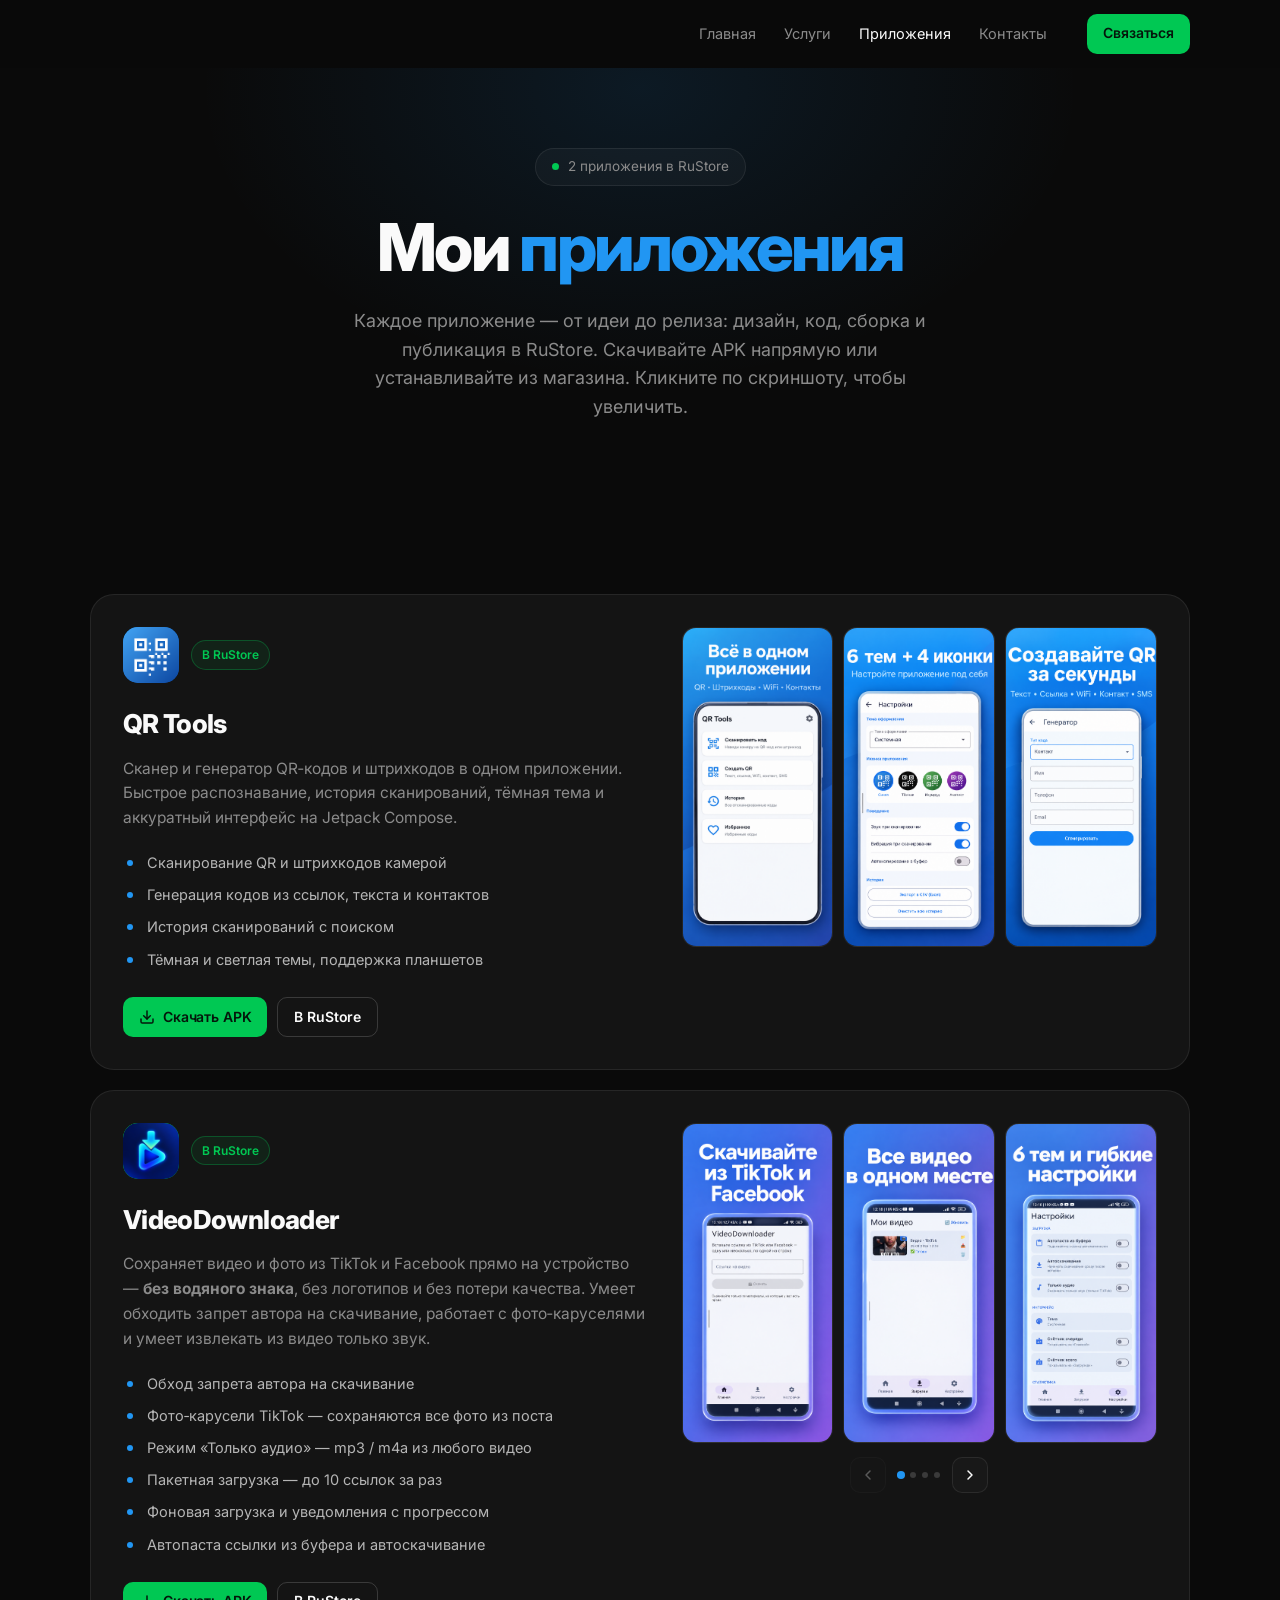
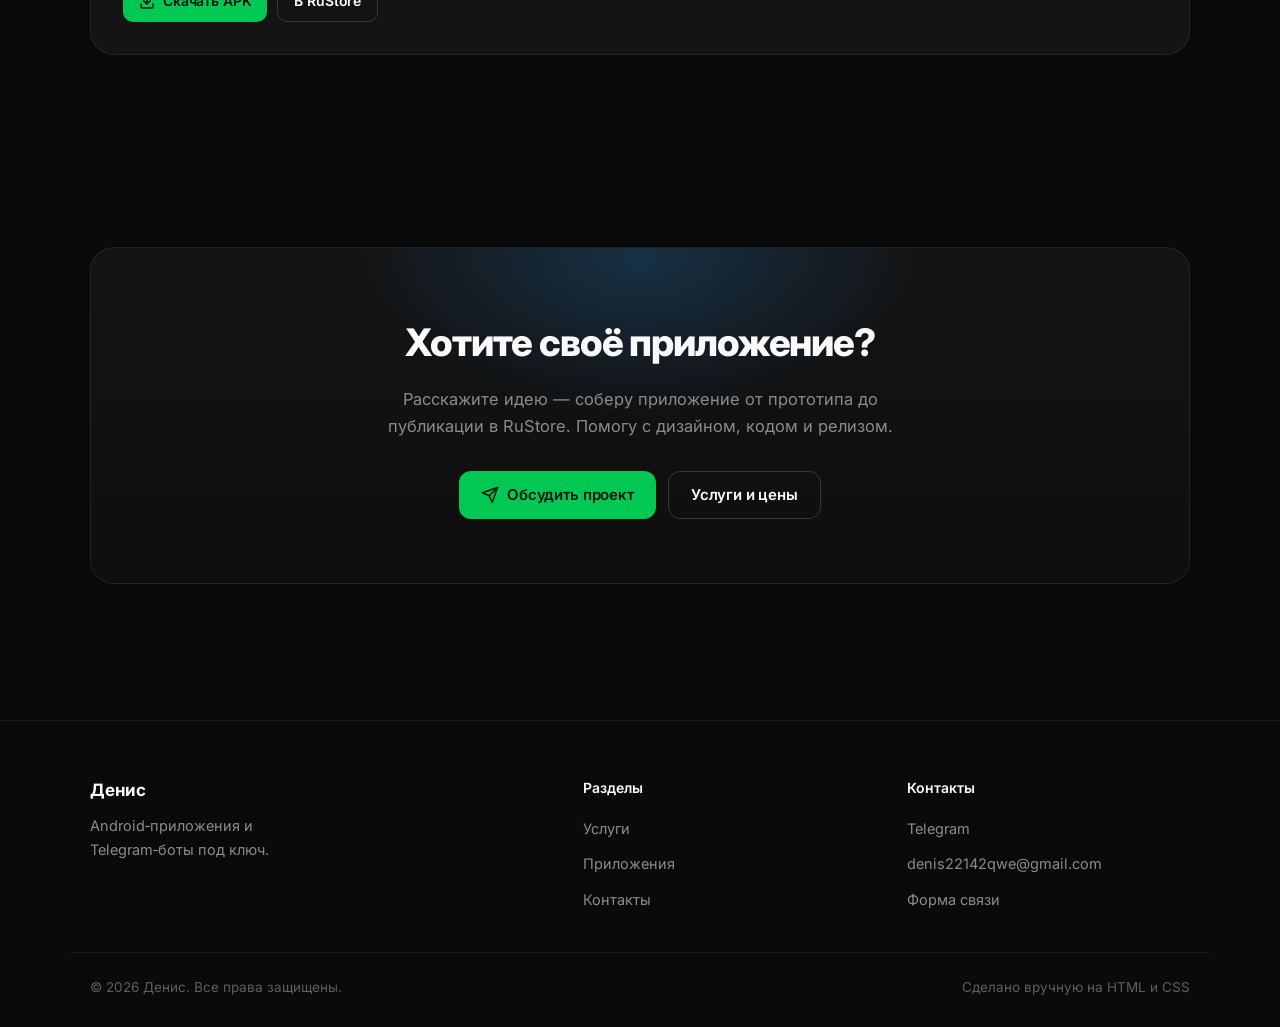
==== apps.html @ f5b1c67b "Add files via upload" ====
<!DOCTYPE html>
<html lang="ru">
<head>
<meta charset="UTF-8">
<meta name="viewport" content="width=device-width, initial-scale=1">
<meta name="theme-color" content="#0A0A0A">
<title>Приложения — Денис</title>
<meta name="description" content="Каталог Android-приложений: QR Tools, VideoDownloader и другие. Скачать APK бесплатно или установить из RuStore. Описание, скриншоты и возможности.">
<meta name="keywords" content="скачать apk, qr tools, video downloader, приложения rustore, android приложения">

<link rel="preconnect" href="https://fonts.googleapis.com">
<link rel="preconnect" href="https://fonts.gstatic.com" crossorigin>
<link href="https://fonts.googleapis.com/css2?family=Inter:wght@400;500;600;700;800&display=swap" rel="stylesheet">

<link rel="icon" href="data:image/svg+xml,<svg xmlns='http://www.w3.org/2000/svg' viewBox='0 0 100 100'><rect width='100' height='100' rx='24' fill='%232196F3'/><text x='50' y='70' font-size='58' font-family='Arial' font-weight='bold' fill='white' text-anchor='middle'>Д</text></svg>">

<link rel="stylesheet" href="assets/css/style.css">
</head>
<body>

<!-- ==================== ШАПКА ==================== -->
<header class="header" id="header">
  <div class="container header__inner">

    <nav class="nav" id="nav">
      <ul class="nav__list">
        <li><a class="nav__link" href="index.html">Главная</a></li>
        <li><a class="nav__link" href="services.html">Услуги</a></li>
        <li><a class="nav__link is-active" href="apps.html">Приложения</a></li>
        <li><a class="nav__link" href="contacts.html">Контакты</a></li>
      </ul>
      <button class="btn btn--primary btn--sm nav__cta js-contact">Связаться</button>
    </nav>

    <button class="burger" id="burger" aria-label="Открыть меню" aria-expanded="false" aria-controls="nav">
      <span></span><span></span><span></span>
    </button>

  </div>
</header>

<main>

  <!-- ==================== HERO ==================== -->
  <section class="hero hero--page">
    <div class="container hero__inner">

      <div class="hero__badge reveal">
        <span class="dot"></span>
        2 приложения в RuStore
      </div>

      <h1 class="hero__title reveal" style="transition-delay:.06s">
        Мои <span class="text-accent">приложения</span>
      </h1>

      <p class="hero__subtitle reveal" style="transition-delay:.12s">
        Каждое приложение — от идеи до релиза: дизайн, код, сборка и публикация в RuStore.
        Скачивайте APK напрямую или устанавливайте из магазина. Кликните по скриншоту, чтобы увеличить.
      </p>

    </div>
  </section>

  <!-- ==================== КАТАЛОГ ==================== -->
  <section class="section">
    <div class="container">

      <div class="app-showcase">

        <!-- ============ QR TOOLS ============ -->
        <article class="showcase-item reveal" id="qr-tools">

          <div class="showcase-item__info">
            <div class="showcase-item__head">
              <div class="app-icon app-icon--qr">
                <img src="assets/img/apps/qr-tools/0.png" alt="QR Tools">
              </div>
              <span class="badge badge--green">В RuStore</span>
            </div>

            <h2 class="showcase-item__title">QR Tools</h2>

            <p class="showcase-item__text">
              Сканер и генератор QR‑кодов и штрихкодов в одном приложении.
              Быстрое распознавание, история сканирований, тёмная тема
              и аккуратный интерфейс на Jetpack Compose.
            </p>

            <ul class="feature-list">
              <li>Сканирование QR и штрихкодов камерой</li>
              <li>Генерация кодов из ссылок, текста и контактов</li>
              <li>История сканирований с поиском</li>
              <li>Тёмная и светлая темы, поддержка планшетов</li>
            </ul>

            <div class="showcase-item__actions">
              <a href="apk/QRTools.apk" class="btn btn--primary btn--sm" download>
                <svg width="16" height="16" viewBox="0 0 24 24" fill="none" stroke="currentColor" stroke-width="2.2" stroke-linecap="round" stroke-linejoin="round"><path d="M21 15v4a2 2 0 0 1-2 2H5a2 2 0 0 1-2-2v-4"/><path d="M7 10l5 5 5-5"/><path d="M12 15V3"/></svg>
                Скачать APK
              </a>
              <!-- TODO: подставь ссылку на RuStore -->
              <a href="#" target="_blank" rel="noopener" class="btn btn--ghost btn--sm">
                В RuStore
              </a>
            </div>
          </div>

          <div class="shots" data-shots>
            <div class="shots__viewport" data-shots-viewport>
              <button class="shot" type="button" data-lightbox="assets/img/apps/qr-tools/1.png" aria-label="Увеличить скриншот 1">
                <img src="assets/img/apps/qr-tools/1.png" alt="QR Tools — экран 1">
              </button>
              <button class="shot" type="button" data-lightbox="assets/img/apps/qr-tools/2.png" aria-label="Увеличить скриншот 2">
                <img src="assets/img/apps/qr-tools/2.png" alt="QR Tools — экран 2">
              </button>
              <button class="shot" type="button" data-lightbox="assets/img/apps/qr-tools/3.png" aria-label="Увеличить скриншот 3">
                <img src="assets/img/apps/qr-tools/3.png" alt="QR Tools — экран 3">
              </button>
            </div>
            <div class="shots__nav">
              <button class="shots__arrow" type="button" data-shots-prev aria-label="Предыдущий скриншот">
                <svg viewBox="0 0 24 24" fill="none" stroke="currentColor" stroke-width="2.2" stroke-linecap="round" stroke-linejoin="round"><path d="m15 18-6-6 6-6"/></svg>
              </button>
              <div class="shots__dots" data-shots-dots></div>
              <button class="shots__arrow" type="button" data-shots-next aria-label="Следующий скриншот">
                <svg viewBox="0 0 24 24" fill="none" stroke="currentColor" stroke-width="2.2" stroke-linecap="round" stroke-linejoin="round"><path d="m9 18 6-6-6-6"/></svg>
              </button>
            </div>
          </div>

        </article>

        <!-- ============ VIDEO DOWNLOADER ============ -->
        <article class="showcase-item reveal" id="video-downloader" style="transition-delay:.08s">

          <div class="showcase-item__info">
            <div class="showcase-item__head">
              <div class="app-icon app-icon--vd">
                <img src="assets/img/apps/video-downloader/0.png" alt="VideoDownloader">
              </div>
              <span class="badge badge--green">В RuStore</span>
            </div>

            <h2 class="showcase-item__title">VideoDownloader</h2>

            <p class="showcase-item__text">
              Сохраняет видео и фото из TikTok и Facebook прямо на устройство — <strong>без водяного знака</strong>,
              без логотипов и без потери качества. Умеет обходить запрет автора на скачивание,
              работает с фото‑каруселями и умеет извлекать из видео только звук.
            </p>

            <ul class="feature-list">
              <li>Обход запрета автора на скачивание</li>
              <li>Фото‑карусели TikTok — сохраняются все фото из поста</li>
              <li>Режим «Только аудио» — mp3 / m4a из любого видео</li>
              <li>Пакетная загрузка — до 10 ссылок за раз</li>
              <li>Фоновая загрузка и уведомления с прогрессом</li>
              <li>Автопаста ссылки из буфера и автоскачивание</li>
            </ul>

            <div class="showcase-item__actions">
              <a href="apk/VideoDownloader.apk" class="btn btn--primary btn--sm" download>
                <svg width="16" height="16" viewBox="0 0 24 24" fill="none" stroke="currentColor" stroke-width="2.2" stroke-linecap="round" stroke-linejoin="round"><path d="M21 15v4a2 2 0 0 1-2 2H5a2 2 0 0 1-2-2v-4"/><path d="M7 10l5 5 5-5"/><path d="M12 15V3"/></svg>
                Скачать APK
              </a>
              <!-- TODO: подставь ссылку на RuStore -->
              <a href="#" target="_blank" rel="noopener" class="btn btn--ghost btn--sm">
                В RuStore
              </a>
            </div>
          </div>

          <div class="shots" data-shots>
            <div class="shots__viewport" data-shots-viewport>
              <button class="shot" type="button" data-lightbox="assets/img/apps/video-downloader/1.png" aria-label="Увеличить скриншот 1">
                <img src="assets/img/apps/video-downloader/1.png" alt="VideoDownloader — экран 1">
              </button>
              <button class="shot" type="button" data-lightbox="assets/img/apps/video-downloader/2.png" aria-label="Увеличить скриншот 2">
                <img src="assets/img/apps/video-downloader/2.png" alt="VideoDownloader — экран 2">
              </button>
              <button class="shot" type="button" data-lightbox="assets/img/apps/video-downloader/3.png" aria-label="Увеличить скриншот 3">
                <img src="assets/img/apps/video-downloader/3.png" alt="VideoDownloader — экран 3">
              </button>
              <button class="shot" type="button" data-lightbox="assets/img/apps/video-downloader/4.png" aria-label="Увеличить скриншот 4">
                <img src="assets/img/apps/video-downloader/4.png" alt="VideoDownloader — экран 4">
              </button>
            </div>
            <div class="shots__nav">
              <button class="shots__arrow" type="button" data-shots-prev aria-label="Предыдущий скриншот">
                <svg viewBox="0 0 24 24" fill="none" stroke="currentColor" stroke-width="2.2" stroke-linecap="round" stroke-linejoin="round"><path d="m15 18-6-6 6-6"/></svg>
              </button>
              <div class="shots__dots" data-shots-dots></div>
              <button class="shots__arrow" type="button" data-shots-next aria-label="Следующий скриншот">
                <svg viewBox="0 0 24 24" fill="none" stroke="currentColor" stroke-width="2.2" stroke-linecap="round" stroke-linejoin="round"><path d="m9 18 6-6-6-6"/></svg>
              </button>
            </div>
          </div>

        </article>

      </div>

    </div>
  </section>

  <!-- ==================== CTA ==================== -->
  <section class="section">
    <div class="container">
      <div class="cta reveal">
        <div class="cta__glow"></div>
        <h2 class="cta__title">Хотите своё приложение?</h2>
        <p class="cta__text">
          Расскажите идею — соберу приложение от прототипа до публикации в RuStore.
          Помогу с дизайном, кодом и релизом.
        </p>
        <div class="cta__actions">
          <button class="btn btn--primary js-contact">
            <svg width="18" height="18" viewBox="0 0 24 24" fill="none" stroke="currentColor" stroke-width="2" stroke-linecap="round" stroke-linejoin="round"><path d="M22 2 11 13"/><path d="M22 2 15 22l-4-9-9-4 20-7z"/></svg>
            Обсудить проект
          </button>
          <a href="services.html" class="btn btn--ghost">Услуги и цены</a>
        </div>
      </div>
    </div>
  </section>

</main>

<!-- ==================== ПОДВАЛ ==================== -->
<footer class="footer">
  <div class="container footer__inner">

    <div class="footer__col">
      <div class="footer__brand">Денис</div>
      <p class="footer__desc">Android‑приложения и Telegram‑боты под ключ.</p>
    </div>

    <div class="footer__col">
      <h4 class="footer__title">Разделы</h4>
      <ul class="footer__list">
        <li><a href="services.html">Услуги</a></li>
        <li><a href="apps.html">Приложения</a></li>
        <li><a href="contacts.html">Контакты</a></li>
      </ul>
    </div>

    <div class="footer__col">
      <h4 class="footer__title">Контакты</h4>
      <ul class="footer__list">
        <li><a href="https://t.me/Lucifer_Denicca_22142" target="_blank" rel="noopener">Telegram</a></li>
        <li><a href="mailto:denis22142qwe@gmail.com">denis22142qwe@gmail.com</a></li>
        <li><a href="contacts.html">Форма связи</a></li>
      </ul>
    </div>

  </div>

  <div class="container footer__bottom">
    <span>© <span id="year">2025</span> Денис. Все права защищены.</span>
    <span class="footer__made">Сделано вручную на HTML и CSS</span>
  </div>
</footer>

<!-- ==================== МОДАЛКА КОНТАКТОВ ==================== -->
<div class="modal" id="contactModal" aria-hidden="true">
  <div class="modal__overlay" data-close></div>
  <div class="modal__panel" role="dialog" aria-modal="true" aria-labelledby="contactModalTitle">
    <button class="modal__close" data-close aria-label="Закрыть">
      <svg width="18" height="18" viewBox="0 0 24 24" fill="none" stroke="currentColor" stroke-width="2" stroke-linecap="round" stroke-linejoin="round"><path d="M18 6 6 18"/><path d="m6 6 12 12"/></svg>
    </button>

    <h3 class="modal__title" id="contactModalTitle">Связаться со мной</h3>
    <p class="modal__text">Выберите удобный способ — отвечу в течение дня.</p>

    <div class="contact-grid">

      <a href="https://t.me/Lucifer_Denicca_22142" target="_blank" rel="noopener" class="contact-item">
        <div class="contact-item__icon contact-item__icon--tg">
          <svg viewBox="0 0 24 24" fill="currentColor"><path d="M9.78 18.65l.28-4.23 7.68-6.92c.34-.31-.07-.46-.52-.19L7.74 13.3 3.64 12c-.88-.25-.89-.86.2-1.3l15.97-6.16c.73-.33 1.43.18 1.15 1.3l-2.72 12.81c-.19.91-.74 1.13-1.5.71L12.6 16.3l-1.99 1.93c-.23.23-.42.42-.83.42z"/></svg>
        </div>
        <div>
          <div class="contact-item__name">Telegram</div>
          <div class="contact-item__value">@Lucifer_Denicca_22142</div>
        </div>
      </a>

      <a href="mailto:denis22142qwe@gmail.com" class="contact-item">
        <div class="contact-item__icon contact-item__icon--email">
          <svg viewBox="0 0 24 24" fill="none" stroke="currentColor" stroke-width="2" stroke-linecap="round" stroke-linejoin="round"><rect x="2" y="4" width="20" height="16" rx="2"/><path d="m22 7-10 7L2 7"/></svg>
        </div>
        <div>
          <div class="contact-item__name">Email</div>
          <div class="contact-item__value">denis22142qwe@gmail.com</div>
        </div>
      </a>

      <a href="https://vk.ru/lucifer_22142" target="_blank" rel="noopener" class="contact-item">
        <div class="contact-item__icon contact-item__icon--vk">VK</div>
        <div>
          <div class="contact-item__name">ВКонтакте</div>
          <div class="contact-item__value">vk.ru/lucifer_22142</div>
        </div>
      </a>

      <a href="viber://chat?number=%2B375295817109" class="contact-item">
        <div class="contact-item__icon contact-item__icon--viber">
          <svg viewBox="0 0 24 24" fill="currentColor"><path d="M12 1C6.5 1 2 5.1 2 10.2c0 2.9 1.5 5.5 3.9 7.2v3.3c0 .7.8 1.1 1.4.7l3.4-2.3c.4.1.9.1 1.3.1 5.5 0 10-4.1 10-9.2S17.5 1 12 1zm3.6 12.6c-.3.8-1.6 1.5-2.2 1.6-.6.1-1.3.2-4-1-2.7-1.2-4.4-4-4.6-4.2-.1-.2-1-1.3-1-2.5s.6-1.8.9-2c.3-.3.6-.3.8-.3h.6c.2 0 .4 0 .6.5l.8 2c.1.2.1.4 0 .5l-.3.5-.4.5c-.1.1-.3.3-.1.6.2.3.8 1.3 1.7 2.1 1.1 1 2.1 1.3 2.4 1.5.3.1.5.1.7-.1l.9-1c.2-.3.5-.2.7-.1l2 .9c.3.1.5.2.6.3.1.1.1.5-.1 1.3z"/></svg>
        </div>
        <div>
          <div class="contact-item__name">Viber</div>
          <div class="contact-item__value">+375 29 581‑71‑09</div>
        </div>
      </a>

    </div>
  </div>
</div>

<!-- ==================== ЛАЙТБОКС ==================== -->
<div class="lightbox" id="lightbox" aria-hidden="true" role="dialog" aria-label="Просмотр скриншота">
  <button class="lightbox__close" type="button" data-lightbox-close aria-label="Закрыть">
    <svg width="20" height="20" viewBox="0 0 24 24" fill="none" stroke="currentColor" stroke-width="2" stroke-linecap="round" stroke-linejoin="round"><path d="M18 6 6 18"/><path d="m6 6 12 12"/></svg>
  </button>
  <img class="lightbox__img" src="" alt="">
</div>

<script src="assets/js/main.js"></script>
</body>
</html>
---- assets/css/style.css ----
/* ============================================================
   RESET
   ============================================================ */
*,*::before,*::after{box-sizing:border-box;margin:0;padding:0}

:root{
  --bg:#0A0A0A;
  --bg-soft:#0E0E0E;
  --card:#141414;
  --card-hover:#1A1A1A;
  --border:rgba(255,255,255,.08);
  --border-strong:rgba(255,255,255,.16);
  --text:#FAFAFA;
  --muted:#8B8B8B;
  --accent:#2196F3;
  --green:#00C853;
  --r-sm:12px;
  --r:16px;
  --r-lg:24px;
  --container:1140px;
  --ease:cubic-bezier(.22,.61,.36,1);
}

html{scroll-behavior:smooth;-webkit-text-size-adjust:100%}

body{
  font-family:'Inter',-apple-system,BlinkMacSystemFont,'Segoe UI',Roboto,sans-serif;
  background:var(--bg);
  color:var(--text);
  line-height:1.6;
  font-size:16px;
  -webkit-font-smoothing:antialiased;
  -moz-osx-font-smoothing:grayscale;
  overflow-x:hidden;
}

img,svg{display:block;max-width:100%}
a{color:inherit;text-decoration:none}
ul{list-style:none}
button{font:inherit;background:none;border:none;color:inherit;cursor:pointer}

::selection{background:var(--accent);color:#fff}

::-webkit-scrollbar{width:10px}
::-webkit-scrollbar-track{background:var(--bg)}
::-webkit-scrollbar-thumb{background:#262626;border-radius:10px}
::-webkit-scrollbar-thumb:hover{background:#333}

/* ============================================================
   LAYOUT
   ============================================================ */
.container{
  width:100%;
  max-width:var(--container);
  margin:0 auto;
  padding:0 20px;
}

.section{padding:96px 0}
.section--soft{background:var(--bg-soft)}

.section-head{max-width:640px;margin-bottom:48px}
.section-head--row{
  max-width:none;
  display:flex;align-items:flex-end;justify-content:space-between;
  gap:24px;flex-wrap:wrap;
}

.eyebrow{
  display:inline-block;
  font-size:13px;font-weight:600;
  letter-spacing:.08em;text-transform:uppercase;
  color:var(--accent);
  margin-bottom:14px;
}

.section-title{
  font-size:clamp(28px,4vw,42px);
  font-weight:800;
  letter-spacing:-.03em;
  line-height:1.15;
  margin-bottom:14px;
}

.section-sub{
  color:var(--muted);
  font-size:17px;
  max-width:560px;
}

.text-accent{color:var(--accent)}

.link-arrow{
  font-size:15px;font-weight:600;
  color:var(--text);
  padding-bottom:6px;
  border-bottom:1px solid var(--border-strong);
  transition:color .2s var(--ease),border-color .2s var(--ease);
}
.link-arrow:hover{color:var(--accent);border-color:var(--accent)}

/* ============================================================
   КНОПКИ
   ============================================================ */
.btn{
  display:inline-flex;align-items:center;justify-content:center;gap:8px;
  min-height:48px;padding:0 22px;
  border-radius:var(--r-sm);
  font-size:15px;font-weight:600;
  letter-spacing:-.01em;
  cursor:pointer;
  white-space:nowrap;
  transition:transform .2s var(--ease),background .2s var(--ease),
             box-shadow .3s var(--ease),border-color .2s var(--ease);
}
.btn:active{transform:scale(.97)}

.btn--primary{background:var(--green);color:#04160B}
.btn--primary:hover{
  background:#00E05E;
  box-shadow:0 10px 34px -10px rgba(0,200,83,.7);
}

.btn--light{background:#FAFAFA;color:#0A0A0A}
.btn--light:hover{
  background:#fff;
  box-shadow:0 10px 34px -12px rgba(255,255,255,.4);
}

.btn--ghost{
  background:transparent;color:var(--text);
  border:1px solid var(--border-strong);
}
.btn--ghost:hover{
  background:rgba(255,255,255,.06);
  border-color:rgba(255,255,255,.3);
}

.btn--sm{min-height:40px;padding:0 16px;font-size:14px;border-radius:10px}

/* ============================================================
   ШАПКА
   ============================================================ */
.header{
  position:sticky;top:0;z-index:100;
  height:68px;
  background:rgba(10,10,10,.72);
  backdrop-filter:blur(14px);
  -webkit-backdrop-filter:blur(14px);
  border-bottom:1px solid transparent;
  transition:border-color .3s var(--ease),background .3s var(--ease);
}
.header.is-scrolled{border-bottom-color:var(--border)}

.header__inner{
  height:100%;
  display:flex;align-items:center;justify-content:flex-end;gap:24px;
}

.nav{display:flex;align-items:center;gap:28px}
.nav__list{display:flex;align-items:center;gap:4px}

.nav__link{
  display:inline-block;
  padding:8px 12px;border-radius:8px;
  font-size:14.5px;color:var(--muted);
  transition:color .2s var(--ease),background .2s var(--ease);
}
.nav__link:hover{color:var(--text);background:rgba(255,255,255,.05)}
.nav__link.is-active{color:var(--text)}

/* Бургер */
.burger{
  display:none;
  width:44px;height:44px;
  border-radius:10px;
  position:relative;
  flex-shrink:0;
}
.burger span{
  position:absolute;left:12px;right:12px;height:2px;
  background:var(--text);border-radius:2px;
  transition:transform .3s var(--ease),opacity .2s var(--ease);
}
.burger span:nth-child(1){top:16px}
.burger span:nth-child(2){top:21px}
.burger span:nth-child(3){top:26px}
.burger.is-open span:nth-child(1){transform:translateY(5px) rotate(45deg)}
.burger.is-open span:nth-child(2){opacity:0}
.burger.is-open span:nth-child(3){transform:translateY(-5px) rotate(-45deg)}

/* ============================================================
   HERO
   ============================================================ */
.hero{
  position:relative;
  padding:110px 0 96px;
  overflow:hidden;
}
.hero::before{
  content:'';
  position:absolute;top:-300px;left:50%;
  transform:translateX(-50%);
  width:960px;height:640px;
  background:radial-gradient(ellipse at center,rgba(33,150,243,.16),transparent 65%);
  pointer-events:none;
}
.hero__inner{position:relative;text-align:center}

.hero--page{padding:80px 0 40px}
.hero--page::before{opacity:.7}

.hero__badge{
  display:inline-flex;align-items:center;gap:9px;
  padding:7px 16px;margin-bottom:26px;
  border:1px solid var(--border);
  border-radius:100px;
  background:rgba(255,255,255,.03);
  font-size:13.5px;color:var(--muted);
}
.hero__badge .dot{
  width:7px;height:7px;border-radius:50%;
  background:var(--green);
  box-shadow:0 0 0 0 rgba(0,200,83,.6);
  animation:pulse 2.2s infinite;
}
@keyframes pulse{
  0%{box-shadow:0 0 0 0 rgba(0,200,83,.55)}
  70%{box-shadow:0 0 0 9px rgba(0,200,83,0)}
  100%{box-shadow:0 0 0 0 rgba(0,200,83,0)}
}

.hero__title{
  font-size:clamp(34px,6.2vw,66px);
  font-weight:800;
  letter-spacing:-.04em;
  line-height:1.08;
  margin-bottom:24px;
}

.hero__subtitle{
  max-width:600px;
  margin:0 auto 36px;
  font-size:clamp(16px,1.6vw,18px);
  color:var(--muted);
}

.hero__actions{
  display:flex;justify-content:center;gap:12px;flex-wrap:wrap;
  margin-bottom:64px;
}

.hero__stats{
  display:flex;justify-content:center;gap:20px;flex-wrap:wrap;
}
.stat{
  min-width:170px;
  padding:20px 26px;
  border:1px solid var(--border);
  border-radius:var(--r);
  background:rgba(255,255,255,.02);
}
.stat__value{
  font-size:20px;font-weight:700;
  letter-spacing:-.02em;
  margin-bottom:4px;
}
.stat__label{font-size:13.5px;color:var(--muted)}

/* ============================================================
   BENTO / КАРТОЧКИ УСЛУГ
   ============================================================ */
.bento{
  display:grid;
  grid-template-columns:repeat(2,1fr);
  gap:16px;
}

.card{
  position:relative;
  padding:30px;
  border:1px solid var(--border);
  border-radius:var(--r-lg);
  background:var(--card);
  overflow:hidden;
  transition:border-color .3s var(--ease),background .3s var(--ease),transform .3s var(--ease);
}
.card::after{
  content:'';
  position:absolute;inset:0;
  background:radial-gradient(420px circle at var(--mx,50%) var(--my,0%),rgba(33,150,243,.1),transparent 45%);
  opacity:0;transition:opacity .35s var(--ease);
  pointer-events:none;
}
.card:hover{
  border-color:var(--border-strong);
  background:var(--card-hover);
  transform:translateY(-3px);
}
.card:hover::after{opacity:1}

.card__icon{
  width:44px;height:44px;
  border-radius:12px;
  display:grid;place-items:center;
  background:rgba(33,150,243,.12);
  color:var(--accent);
  margin-bottom:20px;
}
.card__icon svg{width:22px;height:22px}

.card__title{
  font-size:20px;font-weight:700;
  letter-spacing:-.02em;
  margin-bottom:10px;
}
.card__text{
  color:var(--muted);
  font-size:15px;
  margin-bottom:18px;
}
.card__link{
  font-size:14.5px;font-weight:600;
  color:var(--accent);
}

/* ============================================================
   СЕТКА ПРИЛОЖЕНИЙ (главная)
   ============================================================ */
.grid{display:grid;gap:16px}
.grid--3{grid-template-columns:repeat(3,1fr)}

.app-card{
  display:flex;flex-direction:column;
  padding:24px;
  border:1px solid var(--border);
  border-radius:var(--r-lg);
  background:var(--card);
  text-align:left;
  transition:border-color .3s var(--ease),background .3s var(--ease),transform .3s var(--ease);
}
.app-card:hover{
  border-color:var(--border-strong);
  background:var(--card-hover);
  transform:translateY(-4px);
}

.app-card__head{
  display:flex;align-items:flex-start;justify-content:space-between;
  gap:12px;margin-bottom:18px;
}

.app-card__title{
  font-size:18px;font-weight:700;
  letter-spacing:-.02em;
  margin-bottom:8px;
}
.app-card__text{
  color:var(--muted);font-size:14.5px;
  flex:1;margin-bottom:20px;
}
.app-card__foot{
  display:flex;align-items:center;justify-content:space-between;
  padding-top:16px;
  border-top:1px solid var(--border);
  font-size:14px;
}
.app-card__more{color:var(--muted);font-weight:500;transition:color .2s var(--ease)}
.app-card:hover .app-card__more{color:var(--accent)}

.app-card--empty{
  border-style:dashed;
  background:transparent;
  cursor:pointer;
  font-family:inherit;
}
.app-card--empty:hover{background:rgba(255,255,255,.02)}

/* Иконки приложений */
.app-icon{
  width:56px;height:56px;
  border-radius:15px;
  display:grid;place-items:center;
  font-size:17px;font-weight:800;
  letter-spacing:-.02em;
  color:#fff;
  flex-shrink:0;
  overflow:hidden;
  position:relative;
}
.app-icon--sm{width:46px;height:46px;border-radius:13px;font-size:14px}

.app-icon--qr{background:linear-gradient(135deg,#2196F3,#0D47A1)}
.app-icon--vd{background:linear-gradient(135deg,#00C853,#00796B)}
.app-icon--soon{background:linear-gradient(135deg,#3A3A3A,#1E1E1E);color:var(--muted)}
.app-icon--empty{
  background:transparent;
  border:1px dashed var(--border-strong);
  color:var(--muted);
  font-weight:400;font-size:22px;
}

.app-icon img{
  width:100%;height:100%;
  object-fit:cover;
  object-position:center;
  border-radius:inherit;
  display:block;
}

/* ============================================================
   БЕЙДЖИ
   ============================================================ */
.badge{
  display:inline-flex;align-items:center;
  padding:4px 10px;border-radius:100px;
  font-size:12px;font-weight:600;
  border:1px solid var(--border);
  color:var(--muted);
  white-space:nowrap;
}
.badge--green{
  color:var(--green);
  border-color:rgba(0,200,83,.3);
  background:rgba(0,200,83,.08);
}
.badge--version{
  color:var(--accent);
  border-color:rgba(33,150,243,.3);
  background:rgba(33,150,243,.08);
  font-family:ui-monospace,SFMono-Regular,Menlo,monospace;
}

/* ============================================================
   ОБНОВЛЕНИЯ
   ============================================================ */
.updates{
  display:flex;flex-direction:column;gap:12px;
}

.update{
  display:flex;align-items:flex-start;gap:18px;
  padding:22px 24px;
  border:1px solid var(--border);
  border-radius:var(--r);
  background:var(--card);
  transition:border-color .3s var(--ease),background .3s var(--ease);
}
.update:hover{border-color:var(--border-strong);background:var(--card-hover)}

.update__body{flex:1;min-width:0}
.update__top{
  display:flex;align-items:center;gap:10px;flex-wrap:wrap;
  margin-bottom:6px;
}
.update__title{font-size:16.5px;font-weight:700;letter-spacing:-.01em}
.update__text{color:var(--muted);font-size:14.5px;margin-bottom:8px}
.update__date{font-size:13px;color:#5E5E5E}

/* ============================================================
   ВИТРИНА ПРИЛОЖЕНИЙ (apps.html)
   ============================================================ */
.app-showcase{display:flex;flex-direction:column;gap:20px}

.showcase-item{
  display:grid;
  grid-template-columns:1.1fr 1fr;
  gap:36px;
  padding:32px;
  border:1px solid var(--border);
  border-radius:var(--r-lg);
  background:var(--card);
  transition:border-color .3s var(--ease),background .3s var(--ease);
}
.showcase-item:hover{border-color:var(--border-strong);background:var(--card-hover)}

.showcase-item--soon{border-style:dashed;background:transparent}
.showcase-item--soon:hover{background:rgba(255,255,255,.02)}

.showcase-item__info{display:flex;flex-direction:column;min-width:0}

.showcase-item__head{
  display:flex;align-items:center;gap:12px;margin-bottom:20px;
  flex-wrap:wrap;
}

.showcase-item__title{
  font-size:26px;font-weight:800;letter-spacing:-.025em;
  margin-bottom:12px;
}
.showcase-item__text{
  color:var(--muted);font-size:15.5px;margin-bottom:20px;
}

.feature-list{
  display:flex;flex-direction:column;gap:9px;
  margin-bottom:26px;
  flex:1;
}
.feature-list li{
  position:relative;
  padding-left:24px;
  font-size:14.5px;
  color:#B5B5B5;
}
.feature-list li::before{
  content:'';
  position:absolute;left:4px;top:9px;
  width:6px;height:6px;border-radius:50%;
  background:var(--accent);
}

.showcase-item__actions{display:flex;gap:10px;flex-wrap:wrap}

/* ============================================================
   КАРУСЕЛЬ СКРИНШОТОВ
   ============================================================ */
.shots{
  display:flex;
  flex-direction:column;
  gap:12px;
  min-width:0;
}

.shots__viewport{
  display:grid;
  grid-auto-flow:column;
  grid-auto-columns:calc((100% - 20px) / 3);
  gap:10px;
  overflow-x:auto;
  overflow-y:hidden;
  scroll-snap-type:x mandatory;
  scroll-behavior:smooth;
  padding-bottom:2px;
  scrollbar-width:none;
  -ms-overflow-style:none;
  -webkit-overflow-scrolling:touch;
  overscroll-behavior-x:contain;
}
.shots__viewport::-webkit-scrollbar{display:none}

.shot{
  scroll-snap-align:start;
  aspect-ratio:9/19;
  border-radius:14px;
  background:linear-gradient(160deg,#1E1E1E,#101010);
  border:1px solid var(--border);
  display:grid;place-items:center;
  padding:0;
  overflow:hidden;
  cursor:zoom-in;
  font-family:inherit;
  font-size:11.5px;color:#5E5E5E;
  text-align:center;
  transition:border-color .2s var(--ease),transform .2s var(--ease),box-shadow .3s var(--ease);
}
.shot:hover{
  border-color:var(--border-strong);
  transform:translateY(-2px);
  box-shadow:0 14px 30px -18px rgba(0,0,0,.9);
}
.shot img{
  width:100%;height:100%;
  object-fit:cover;
  object-position:top;
  display:block;
}
.shot--empty{border-style:dashed}
.shot--empty span{font-size:22px;color:#3A3A3A}

.shots__nav{
  display:flex;
  align-items:center;
  justify-content:center;
  gap:12px;
  min-height:36px;
}
.shots:not(.shots--has-overflow) .shots__nav{
  display:none;
}

.shots__arrow{
  width:36px;height:36px;
  border-radius:10px;
  display:grid;place-items:center;
  color:var(--text);
  border:1px solid var(--border);
  background:rgba(255,255,255,.02);
  transition:background .2s var(--ease),border-color .2s var(--ease),opacity .2s var(--ease),transform .2s var(--ease);
}
.shots__arrow:hover:not(:disabled){
  background:rgba(255,255,255,.06);
  border-color:var(--border-strong);
}
.shots__arrow:active:not(:disabled){transform:scale(.94)}
.shots__arrow:disabled{
  opacity:.3;
  cursor:not-allowed;
}
.shots__arrow svg{width:16px;height:16px}

.shots__dots{
  display:flex;
  gap:6px;
  align-items:center;
}
.shots__dot{
  width:6px;height:6px;
  border-radius:50%;
  background:#3A3A3A;
  padding:0;
  transition:background .2s var(--ease),transform .2s var(--ease);
}
.shots__dot.is-active{
  background:var(--accent);
  transform:scale(1.35);
}

/* ============================================================
   ЛАЙТБОКС (увеличение скриншотов)
   ============================================================ */
.lightbox{
  position:fixed;inset:0;z-index:300;
  display:flex;align-items:center;justify-content:center;
  padding:60px 24px;
  background:rgba(0,0,0,.88);
  backdrop-filter:blur(10px);
  -webkit-backdrop-filter:blur(10px);
  opacity:0;visibility:hidden;
  transition:opacity .25s var(--ease),visibility .25s var(--ease);
  cursor:zoom-out;
}
.lightbox.is-open{opacity:1;visibility:visible}

.lightbox__img{
  max-width:100%;
  max-height:100%;
  width:auto;height:auto;
  border-radius:14px;
  box-shadow:0 40px 100px -20px rgba(0,0,0,.9);
  transform:scale(.96);
  transition:transform .3s var(--ease);
  cursor:default;
}
.lightbox.is-open .lightbox__img{transform:none}

.lightbox__close{
  position:absolute;
  top:20px;right:20px;
  width:44px;height:44px;
  border-radius:12px;
  display:grid;place-items:center;
  background:rgba(255,255,255,.08);
  color:#fff;
  transition:background .2s var(--ease);
  cursor:pointer;
  z-index:1;
}
.lightbox__close:hover{background:rgba(255,255,255,.18)}

/* ============================================================
   CTA
   ============================================================ */
.cta{
  position:relative;
  padding:64px 40px;
  border:1px solid var(--border);
  border-radius:var(--r-lg);
  background:linear-gradient(180deg,#141414,#0E0E0E);
  text-align:center;
  overflow:hidden;
}
.cta__glow{
  position:absolute;top:-160px;left:50%;
  transform:translateX(-50%);
  width:620px;height:340px;
  background:radial-gradient(ellipse at center,rgba(33,150,243,.22),transparent 65%);
  pointer-events:none;
}
.cta__title{
  position:relative;
  font-size:clamp(26px,3.6vw,38px);
  font-weight:800;letter-spacing:-.03em;
  margin-bottom:14px;
}
.cta__text{
  position:relative;
  max-width:520px;margin:0 auto 32px;
  color:var(--muted);font-size:16.5px;
}
.cta__actions{
  position:relative;
  display:flex;justify-content:center;gap:12px;flex-wrap:wrap;
}

/* ============================================================
   ПОДВАЛ
   ============================================================ */
.footer{
  border-top:1px solid var(--border);
  padding:56px 0 28px;
  margin-top:40px;
}
.footer__inner{
  display:grid;
  grid-template-columns:1.6fr 1fr 1fr;
  gap:40px;
  padding-bottom:40px;
}
.footer__brand{
  font-size:17px;font-weight:700;letter-spacing:-.01em;
}
.footer__desc{
  color:var(--muted);font-size:14.5px;
  margin-top:10px;max-width:260px;
}
.footer__title{
  font-size:14px;font-weight:600;
  margin-bottom:16px;
}
.footer__list{display:flex;flex-direction:column;gap:10px}
.footer__list a{
  color:var(--muted);font-size:14.5px;
  transition:color .2s var(--ease);
}
.footer__list a:hover{color:var(--text)}

.footer__bottom{
  display:flex;align-items:center;justify-content:space-between;
  gap:16px;flex-wrap:wrap;
  padding-top:24px;
  border-top:1px solid var(--border);
  color:#5E5E5E;font-size:13.5px;
}

/* ============================================================
   МОДАЛКА КОНТАКТОВ
   ============================================================ */
.modal{
  position:fixed;inset:0;z-index:200;
  display:flex;align-items:center;justify-content:center;
  padding:20px;
  opacity:0;visibility:hidden;
  transition:opacity .25s var(--ease),visibility .25s var(--ease);
}
.modal.is-open{opacity:1;visibility:visible}

.modal__overlay{
  position:absolute;inset:0;
  background:rgba(0,0,0,.72);
  backdrop-filter:blur(6px);
  -webkit-backdrop-filter:blur(6px);
}

.modal__panel{
  position:relative;
  width:100%;max-width:480px;
  padding:32px;
  background:#141414;
  border:1px solid var(--border);
  border-radius:var(--r-lg);
  transform:translateY(14px) scale(.98);
  transition:transform .3s var(--ease);
  max-height:calc(100vh - 40px);
  overflow-y:auto;
  box-shadow:0 30px 80px -20px rgba(0,0,0,.7);
}
.modal.is-open .modal__panel{transform:none}

.modal__close{
  position:absolute;top:14px;right:14px;
  width:36px;height:36px;
  border-radius:10px;
  display:grid;place-items:center;
  color:var(--muted);
  transition:background .2s var(--ease),color .2s var(--ease);
}
.modal__close:hover{background:rgba(255,255,255,.06);color:var(--text)}

.modal__title{
  font-size:22px;font-weight:700;letter-spacing:-.02em;
  margin-bottom:8px;
}
.modal__text{color:var(--muted);font-size:15px;margin-bottom:24px}

.contact-grid{display:grid;gap:10px}

.contact-item{
  display:flex;align-items:center;gap:14px;
  padding:14px 16px;
  border:1px solid var(--border);
  border-radius:var(--r);
  background:rgba(255,255,255,.02);
  transition:border-color .2s var(--ease),background .2s var(--ease),transform .2s var(--ease);
}
.contact-item:hover{
  border-color:var(--border-strong);
  background:rgba(255,255,255,.05);
  transform:translateY(-1px);
}

.contact-item__icon{
  width:42px;height:42px;border-radius:11px;
  display:grid;place-items:center;
  color:#fff;font-weight:800;font-size:13px;
  letter-spacing:.02em;
  flex-shrink:0;
}
.contact-item__icon svg{width:20px;height:20px}

.contact-item__icon--tg{background:linear-gradient(135deg,#2AABEE,#229ED9)}
.contact-item__icon--vk{background:#0077FF}
.contact-item__icon--viber{background:linear-gradient(135deg,#7360F2,#5A49D6)}
.contact-item__icon--email{background:linear-gradient(135deg,#4A4A4A,#2A2A2A)}

.contact-item__name{font-size:15px;font-weight:600;margin-bottom:2px}
.contact-item__value{font-size:13.5px;color:var(--muted);word-break:break-all}

/* ============================================================
   АНИМАЦИЯ ПОЯВЛЕНИЯ
   ============================================================ */
.reveal{
  opacity:0;
  transform:translateY(24px);
  transition:opacity .7s var(--ease),transform .7s var(--ease);
}
.reveal.is-visible{opacity:1;transform:none}

/* ============================================================
   АДАПТИВ
   ============================================================ */
@media (max-width:900px){
  .burger{display:block}

  .nav{
    position:fixed;
    top:68px;left:0;right:0;
    flex-direction:column;align-items:stretch;
    gap:0;
    padding:16px 20px 28px;
    background:rgba(10,10,10,.98);
    backdrop-filter:blur(20px);
    -webkit-backdrop-filter:blur(20px);
    border-bottom:1px solid var(--border);
    max-height:calc(100vh - 68px);
    overflow-y:auto;
    opacity:0;
    transform:translateY(-12px);
    pointer-events:none;
    transition:opacity .25s var(--ease),transform .25s var(--ease);
  }
  .nav.is-open{opacity:1;transform:none;pointer-events:auto}

  .nav__list{flex-direction:column;align-items:stretch;gap:2px}
  .nav__link{padding:14px 12px;font-size:16px;border-radius:10px}
  .nav__cta{margin-top:16px;width:100%;min-height:48px}

  body.nav-open{overflow:hidden}

  .section{padding:64px 0}
  .hero{padding:72px 0 64px}
  .hero--page{padding:56px 0 24px}
  .section-head{margin-bottom:32px}

  .bento{grid-template-columns:1fr}
  .grid--3{grid-template-columns:1fr}

  .hero__stats{gap:12px}
  .stat{flex:1;min-width:140px;padding:16px 18px}

  .showcase-item{grid-template-columns:1fr;gap:24px;padding:24px}
  .showcase-item__title{font-size:22px}

  .footer__inner{grid-template-columns:1fr;gap:32px}
  .cta{padding:44px 24px}
}

@media (max-width:560px){
  .hero__actions{flex-direction:column;align-items:stretch}
  .hero__actions .btn{width:100%}
  .cta__actions{flex-direction:column;align-items:stretch}
  .cta__actions .btn{width:100%}
  .update{padding:18px}
  .update .app-icon{display:none}
  .footer__bottom{flex-direction:column;align-items:flex-start}

  .shots__viewport{
    grid-auto-columns:64%;
  }

  .modal{padding:12px}
  .modal__panel{padding:24px 20px}
  .contact-item{padding:12px 14px}
  .contact-item__icon{width:38px;height:38px}

  .lightbox{padding:52px 16px}
  .lightbox__close{top:12px;right:12px}
}

/* Уважаем настройку "меньше движения" */
@media (prefers-reduced-motion:reduce){
  html{scroll-behavior:auto}
  .reveal{opacity:1;transform:none;transition:none}
  .hero__badge .dot{animation:none}
  .shots__viewport{scroll-behavior:auto}
  *{transition-duration:.01ms !important}
}

/* ============================================================
   SERVICES.HTML — блоки услуг, таймлайн, плитки, FAQ
   ============================================================ */

/* ---------- Блоки услуг ---------- */
.service-list{
  display:flex;
  flex-direction:column;
  gap:20px;
}

.service-block{
  display:grid;
  grid-template-columns:1.2fr 1fr;
  gap:40px;
  padding:36px;
  border:1px solid var(--border);
  border-radius:var(--r-lg);
  background:var(--card);
  transition:border-color .3s var(--ease),background .3s var(--ease);
}
.service-block:hover{
  border-color:var(--border-strong);
  background:var(--card-hover);
}

.service-block__info{
  display:flex;
  flex-direction:column;
  min-width:0;
}

.service-block__head{
  display:flex;
  align-items:center;
  gap:14px;
  margin-bottom:18px;
}

.service-block__num{
  width:44px;height:44px;
  border-radius:12px;
  display:grid;place-items:center;
  font-size:14px;font-weight:800;
  letter-spacing:.02em;
  background:linear-gradient(135deg,rgba(33,150,243,.22),rgba(33,150,243,.05));
  color:#7FC4F5;
  border:1px solid rgba(33,150,243,.28);
}

.service-block__title{
  font-size:26px;
  font-weight:800;
  letter-spacing:-.025em;
  margin-bottom:12px;
}

.service-block__text{
  color:var(--muted);
  font-size:15.5px;
  margin-bottom:20px;
}

/* Список с галочками */
.check-list{
  display:flex;
  flex-direction:column;
  gap:9px;
  margin-bottom:22px;
}
.check-list li{
  position:relative;
  padding-left:26px;
  font-size:14.5px;
  color:#B5B5B5;
  line-height:1.55;
}
.check-list li::before{
  content:'';
  position:absolute;
  left:2px;top:6px;
  width:14px;height:14px;
  border-radius:50%;
  background:rgba(0,200,83,.14);
}
.check-list li::after{
  content:'';
  position:absolute;
  left:6px;top:8px;
  width:4px;height:7px;
  border-right:2px solid var(--green);
  border-bottom:2px solid var(--green);
  transform:rotate(45deg);
}

/* Пара «Зависит от / Сроки» */
.service-meta{
  display:grid;
  grid-template-columns:1fr 1fr;
  gap:20px;
  padding-top:20px;
  border-top:1px solid var(--border);
  margin-bottom:22px;
}
.service-meta__label{
  font-size:12px;
  text-transform:uppercase;
  letter-spacing:.08em;
  color:#5E5E5E;
  font-weight:600;
  margin-bottom:6px;
}
.service-meta__value{
  font-size:14.5px;
  color:#B5B5B5;
  line-height:1.5;
}

/* Визуальная часть */
.service-block__visual{
  display:grid;
  place-items:center;
  min-height:280px;
  border-radius:var(--r);
  background:linear-gradient(160deg,#1A1A1A,#0F0F0F);
  border:1px solid var(--border);
  padding:24px;
  position:relative;
  overflow:hidden;
}

/* Мокап чата */
.mock-chat{
  width:100%;
  max-width:270px;
  display:flex;
  flex-direction:column;
  gap:8px;
}
.mock-bubble{
  padding:10px 14px;
  border-radius:14px;
  font-size:13px;
  line-height:1.45;
  max-width:88%;
}
.mock-bubble--in{
  background:#1E1E1E;
  color:#D5D5D5;
  align-self:flex-start;
  border-bottom-left-radius:4px;
}
.mock-bubble--out{
  background:rgba(33,150,243,.14);
  color:#A7D4F6;
  align-self:flex-end;
  border:1px solid rgba(33,150,243,.25);
  border-bottom-right-radius:4px;
}

/* Мокап телефона */
.mock-phone{
  width:160px;
  aspect-ratio:9/19;
  border-radius:22px;
  background:#0A0A0A;
  border:1.5px solid rgba(255,255,255,.14);
  padding:12px;
  display:flex;
  flex-direction:column;
  gap:8px;
  box-shadow:0 20px 40px -20px rgba(0,0,0,.85);
}
.mock-phone__bar{
  height:8px;
  border-radius:4px;
  background:rgba(255,255,255,.07);
}
.mock-phone__bar--short{width:60%}
.mock-phone__tile{
  flex:1;
  border-radius:10px;
  background:linear-gradient(135deg,rgba(33,150,243,.22),rgba(33,150,243,.04));
  border:1px solid rgba(33,150,243,.18);
}

/* Мокап графа */
.mock-graph{
  width:100%;
  max-width:240px;
  height:auto;
}

/* Мокап мини-сайта */
.mock-web{
  width:100%;
  max-width:270px;
  border-radius:12px;
  background:#0A0A0A;
  border:1px solid rgba(255,255,255,.12);
  overflow:hidden;
  box-shadow:0 20px 40px -20px rgba(0,0,0,.85);
}
.mock-web__chrome{
  display:flex;
  gap:5px;
  padding:10px 12px;
  background:#161616;
  border-bottom:1px solid rgba(255,255,255,.06);
}
.mock-web__chrome span{
  width:8px;height:8px;
  border-radius:50%;
  background:#2A2A2A;
}
.mock-web__body{
  padding:20px 18px;
  display:flex;
  flex-direction:column;
  gap:10px;
}
.mock-web__line{
  height:8px;
  border-radius:4px;
  background:rgba(255,255,255,.08);
}
.mock-web__line--short{width:55%}
.mock-web__btn{
  margin-top:8px;
  width:84px;
  height:26px;
  border-radius:6px;
  background:var(--green);
  opacity:.9;
}

/* ---------- Таймлайн ---------- */
.timeline{
  display:grid;
  grid-template-columns:repeat(4,1fr);
  gap:16px;
  position:relative;
}
.timeline::before{
  content:'';
  position:absolute;
  top:42px;
  left:6%;
  right:6%;
  height:1px;
  background:linear-gradient(to right,transparent,rgba(255,255,255,.14),transparent);
  z-index:0;
}
.timeline__step{
  position:relative;
  padding:22px;
  border:1px solid var(--border);
  border-radius:var(--r);
  background:var(--card);
  z-index:1;
  transition:border-color .3s var(--ease),background .3s var(--ease),transform .3s var(--ease);
}
.timeline__step:hover{
  border-color:var(--border-strong);
  background:var(--card-hover);
  transform:translateY(-3px);
}
.timeline__num{
  width:44px;height:44px;
  border-radius:12px;
  display:grid;place-items:center;
  font-size:15px;font-weight:800;
  background:linear-gradient(135deg,rgba(33,150,243,.25),rgba(33,150,243,.06));
  color:#7FC4F5;
  border:1px solid rgba(33,150,243,.3);
  margin-bottom:14px;
}
.timeline__title{
  font-size:16.5px;
  font-weight:700;
  letter-spacing:-.01em;
  margin-bottom:6px;
}
.timeline__text{
  font-size:14px;
  color:var(--muted);
  line-height:1.55;
}

/* ---------- Плитки «Что входит» ---------- */
.include-grid{
  display:grid;
  grid-template-columns:repeat(4,1fr);
  gap:14px;
}
.include-item{
  padding:24px 22px;
  border:1px solid var(--border);
  border-radius:var(--r);
  background:var(--card);
  transition:border-color .3s var(--ease),background .3s var(--ease),transform .3s var(--ease);
}
.include-item:hover{
  border-color:var(--border-strong);
  background:var(--card-hover);
  transform:translateY(-3px);
}
.include-item__icon{
  width:40px;height:40px;
  border-radius:11px;
  display:grid;place-items:center;
  background:rgba(33,150,243,.12);
  color:var(--accent);
  margin-bottom:16px;
}
.include-item__icon svg{width:20px;height:20px}
.include-item__title{
  font-size:16px;
  font-weight:700;
  letter-spacing:-.01em;
  margin-bottom:6px;
}
.include-item__text{
  font-size:14px;
  color:var(--muted);
  line-height:1.55;
}

/* ---------- FAQ ---------- */
.faq{
  display:flex;
  flex-direction:column;
  gap:10px;
  max-width:820px;
}
.faq__item{
  border:1px solid var(--border);
  border-radius:var(--r);
  background:var(--card);
  overflow:hidden;
  transition:border-color .25s var(--ease),background .25s var(--ease);
}
.faq__item:hover{
  border-color:var(--border-strong);
  background:var(--card-hover);
}
.faq__item[open]{
  border-color:var(--border-strong);
  background:var(--card-hover);
}
.faq__q{
  padding:20px 24px;
  cursor:pointer;
  font-size:16px;
  font-weight:600;
  letter-spacing:-.01em;
  color:var(--text);
  list-style:none;
  display:flex;
  align-items:center;
  justify-content:space-between;
  gap:16px;
  transition:color .2s var(--ease);
  user-select:none;
}
.faq__q::-webkit-details-marker{display:none}
.faq__q::after{
  content:'';
  width:8px;height:8px;
  border-right:2px solid var(--muted);
  border-bottom:2px solid var(--muted);
  transform:rotate(45deg);
  transition:transform .3s var(--ease);
  flex-shrink:0;
  margin-top:-4px;
}
.faq__item[open] .faq__q::after{
  transform:rotate(-135deg);
  margin-top:4px;
}
.faq__item[open] .faq__q{color:var(--accent)}
.faq__item[open] .faq__q::after{
  border-color:var(--accent);
}
.faq__answer{
  padding:0 24px 22px;
  color:var(--muted);
  font-size:15px;
  line-height:1.65;
  border-top:1px solid var(--border);
  padding-top:18px;
  margin-top:-1px;
}

/* ---------- Адаптив для services.html ---------- */
@media (max-width:900px){
  .service-block{
    grid-template-columns:1fr;
    gap:24px;
    padding:24px;
  }
  .service-block__title{font-size:22px}
  .service-block__visual{min-height:220px}

  .timeline{grid-template-columns:1fr 1fr}
  .timeline::before{display:none}

  .include-grid{grid-template-columns:1fr 1fr}
}

@media (max-width:560px){
  .service-block{padding:20px}
  .service-meta{grid-template-columns:1fr;gap:14px}
  .timeline{grid-template-columns:1fr}
  .include-grid{grid-template-columns:1fr}
  .faq__q{padding:16px 18px;font-size:15px}
  .faq__answer{padding:0 18px 18px;font-size:14.5px}
}

/* ============================================================
   CONTACTS.HTML — био, стек, принципы, карточки контактов, форма
   ============================================================ */

/* ---------- Bio ---------- */
.bio-grid{
  display:grid;
  grid-template-columns:1.5fr 1fr;
  gap:32px;
  align-items:start;
}
.bio-text p{
  color:var(--muted);
  font-size:15.5px;
  line-height:1.7;
  margin-bottom:14px;
}
.bio-text p:last-child{margin-bottom:0}
.bio-text strong{color:var(--text);font-weight:600}

.bio-text .section-title{margin-bottom:20px}

/* ---------- Stack card ---------- */
.stack-card{
  padding:26px;
  border:1px solid var(--border);
  border-radius:var(--r-lg);
  background:var(--card);
  position:sticky;
  top:88px;
  transition:border-color .3s var(--ease),background .3s var(--ease);
}
.stack-card:hover{
  border-color:var(--border-strong);
  background:var(--card-hover);
}
.stack-card__head{margin-bottom:18px}
.stack-card__head .eyebrow{margin-bottom:0}

.stack-list{
  display:flex;
  flex-direction:column;
  gap:12px;
}
.stack-list li{
  display:flex;
  flex-direction:column;
  gap:3px;
  padding-bottom:12px;
  border-bottom:1px solid var(--border);
}
.stack-list li:last-child{border-bottom:none;padding-bottom:0}
.stack-list__tag{
  font-size:11.5px;
  text-transform:uppercase;
  letter-spacing:.08em;
  font-weight:600;
  color:var(--accent);
}
.stack-list__text{
  font-size:14.5px;
  color:#B5B5B5;
}

/* ---------- Принципы ---------- */
.principles{
  display:grid;
  grid-template-columns:repeat(3,1fr);
  gap:16px;
}
.principle{
  padding:26px;
  border:1px solid var(--border);
  border-radius:var(--r-lg);
  background:var(--card);
  transition:border-color .3s var(--ease),background .3s var(--ease),transform .3s var(--ease);
}
.principle:hover{
  border-color:var(--border-strong);
  background:var(--card-hover);
  transform:translateY(-3px);
}
.principle__num{
  font-size:13px;
  font-weight:800;
  letter-spacing:.08em;
  color:var(--accent);
  margin-bottom:16px;
}
.principle__title{
  font-size:17px;
  font-weight:700;
  letter-spacing:-.015em;
  margin-bottom:10px;
}
.principle__text{
  font-size:14.5px;
  color:var(--muted);
  line-height:1.6;
}

/* ---------- Карточки контактов (большие) ---------- */
.contact-cards{
  display:grid;
  grid-template-columns:1fr 1fr;
  gap:14px;
}
.contact-card{
  display:flex;
  align-items:flex-start;
  gap:16px;
  padding:22px 24px;
  border:1px solid var(--border);
  border-radius:var(--r-lg);
  background:var(--card);
  transition:border-color .25s var(--ease),background .25s var(--ease),transform .25s var(--ease);
}
.contact-card:hover{
  border-color:var(--border-strong);
  background:var(--card-hover);
  transform:translateY(-3px);
}
.contact-card__icon{
  width:48px;height:48px;
  border-radius:13px;
  display:grid;place-items:center;
  color:#fff;font-weight:800;font-size:14px;
  flex-shrink:0;
}
.contact-card__icon svg{width:22px;height:22px}
.contact-card__icon--tg{background:linear-gradient(135deg,#2AABEE,#229ED9)}
.contact-card__icon--vk{background:#0077FF}
.contact-card__icon--viber{background:linear-gradient(135deg,#7360F2,#5A49D6)}
.contact-card__icon--email{background:linear-gradient(135deg,#4A4A4A,#2A2A2A)}

.contact-card__body{min-width:0;flex:1}
.contact-card__name{
  font-size:16px;font-weight:700;letter-spacing:-.01em;
  margin-bottom:3px;
}
.contact-card__value{
  font-size:14px;color:#B5B5B5;
  word-break:break-all;
  margin-bottom:6px;
}
.contact-card__hint{
  font-size:12.5px;color:#5E5E5E;
}

/* ---------- Форма ---------- */
.contact-form{
  max-width:640px;
  padding:32px;
  border:1px solid var(--border);
  border-radius:var(--r-lg);
  background:var(--card);
  display:flex;
  flex-direction:column;
  gap:18px;
}
.contact-form__row{
  display:flex;
  flex-direction:column;
  gap:8px;
}
.contact-form__row label{
  font-size:13.5px;
  font-weight:600;
  color:#B5B5B5;
  letter-spacing:-.005em;
}
.contact-form__row input,
.contact-form__row textarea{
  width:100%;
  padding:13px 16px;
  background:#0E0E0E;
  border:1px solid var(--border);
  border-radius:12px;
  color:var(--text);
  font-family:inherit;
  font-size:15px;
  line-height:1.5;
  transition:border-color .2s var(--ease),background .2s var(--ease);
  resize:vertical;
  min-height:48px;
}
.contact-form__row textarea{min-height:auto}
.contact-form__row input::placeholder,
.contact-form__row textarea::placeholder{
  color:#5E5E5E;
}
.contact-form__row input:focus,
.contact-form__row textarea:focus{
  outline:none;
  border-color:rgba(33,150,243,.55);
  background:#101010;
  box-shadow:0 0 0 3px rgba(33,150,243,.12);
}
.contact-form__submit{
  align-self:flex-start;
  min-height:50px;
}

/* ---------- Адаптив для contacts.html ---------- */
@media (max-width:900px){
  .bio-grid{grid-template-columns:1fr;gap:24px}
  .stack-card{position:static}
  .principles{grid-template-columns:1fr}
  .contact-cards{grid-template-columns:1fr}
}

@media (max-width:560px){
  .contact-form{padding:22px}
  .contact-form__submit{align-self:stretch;width:100%}
  .contact-card{padding:18px 20px}
  .contact-card__icon{width:42px;height:42px}
}

/* ============================================================
   ЯКОРНЫЕ ССЫЛКИ — чтобы шапка не перекрывала заголовок
   ============================================================ */
.service-block,
.showcase-item{
  scroll-margin-top: 88px;
}
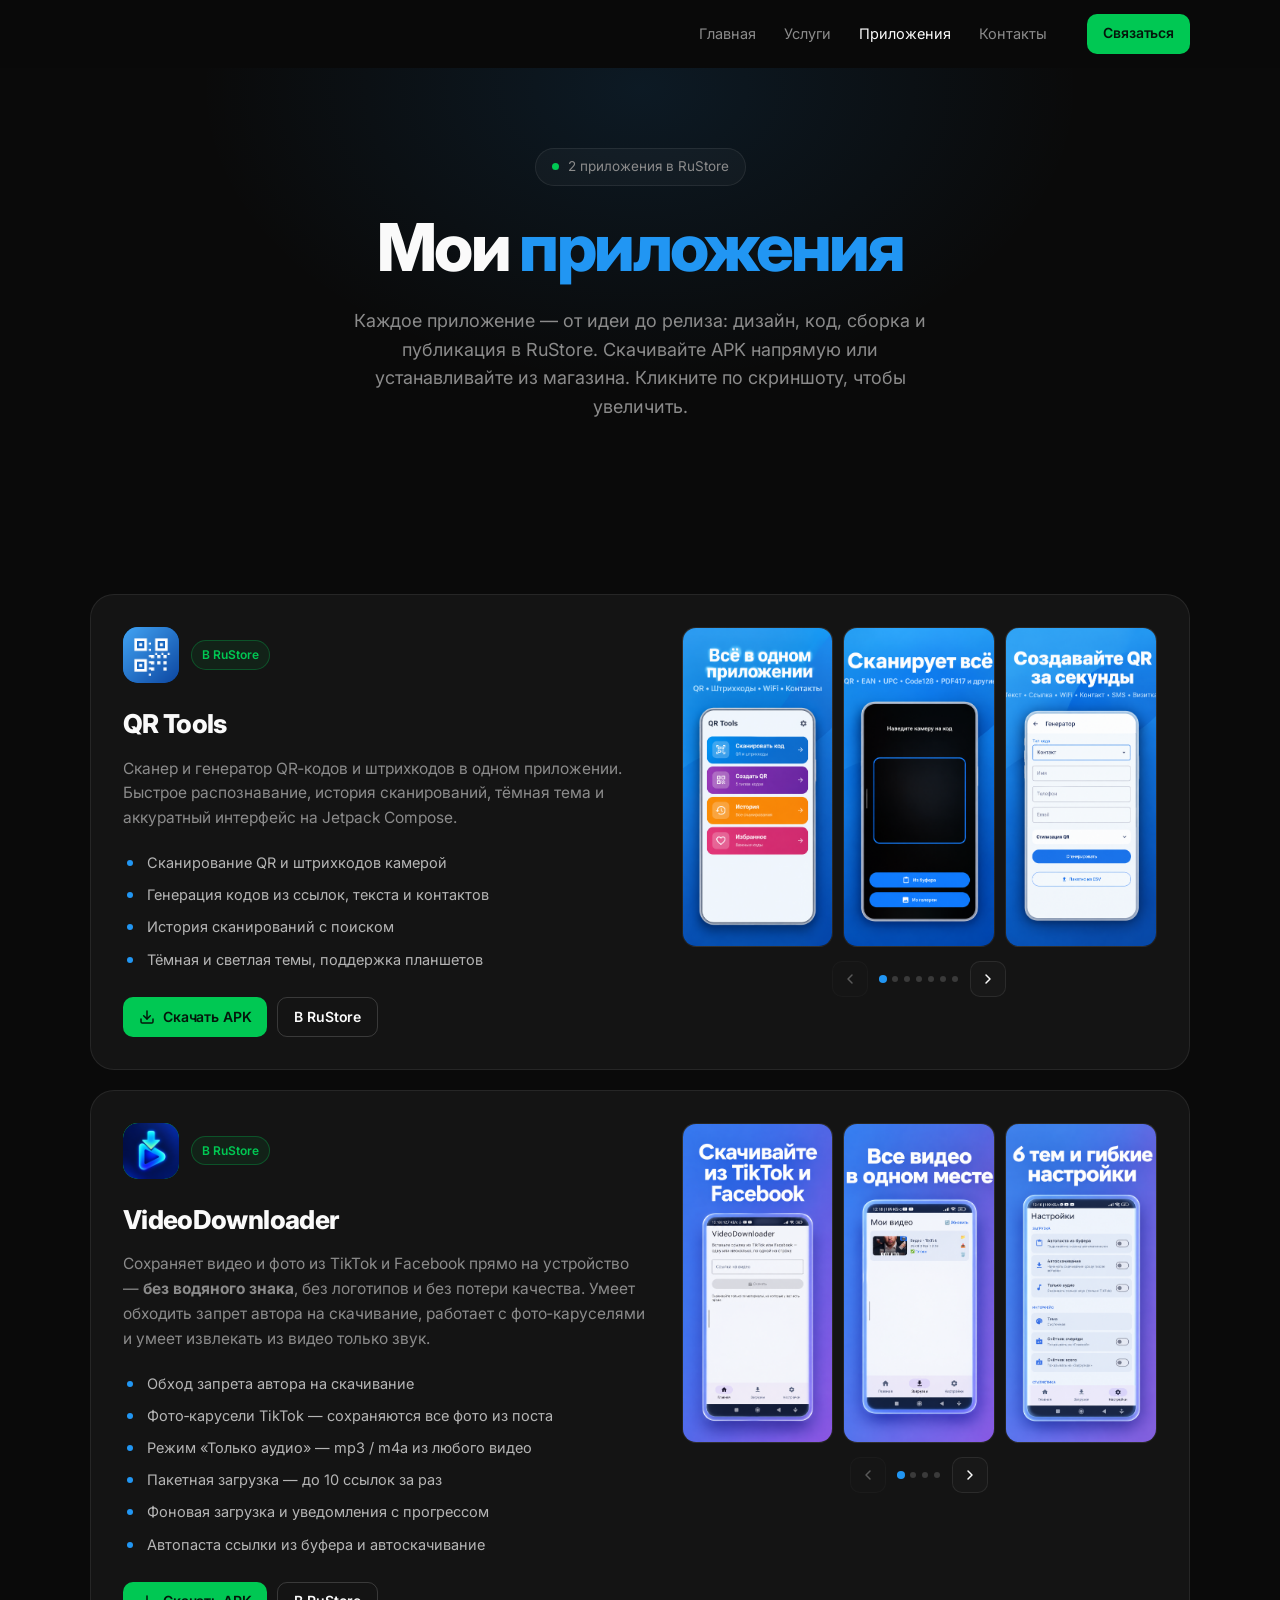
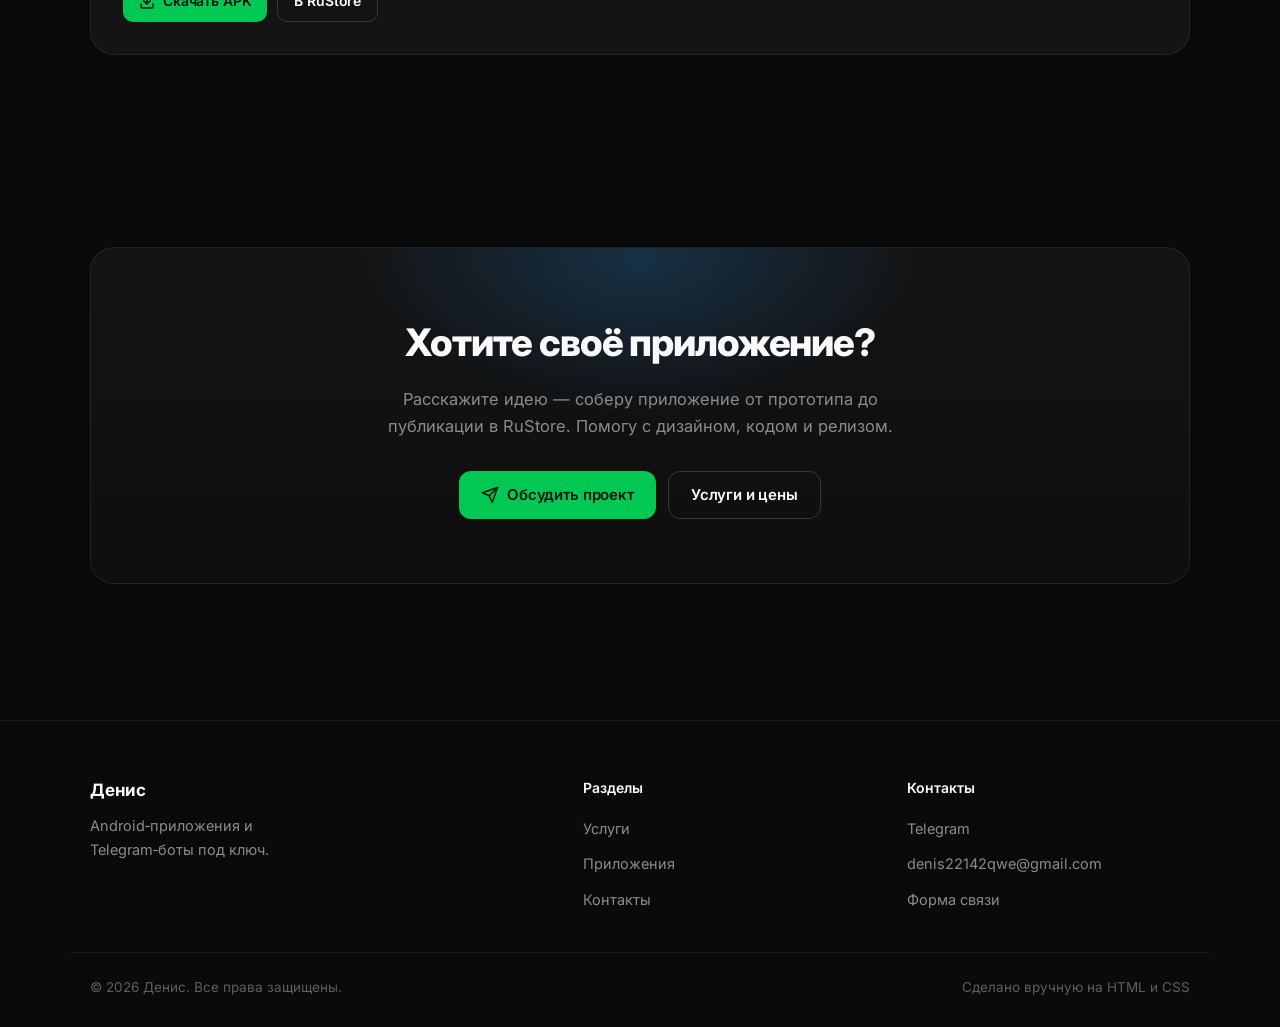
==== commit 87d36550: "apps.html" ====
--- a/apps.html
+++ b/apps.html
@@ -116,6 +116,18 @@
               </button>
               <button class="shot" type="button" data-lightbox="assets/img/apps/qr-tools/3.png" aria-label="Увеличить скриншот 3">
                 <img src="assets/img/apps/qr-tools/3.png" alt="QR Tools — экран 3">
+              </button>
+              <button class="shot" type="button" data-lightbox="assets/img/apps/qr-tools/4.png" aria-label="Увеличить скриншот 4">
+                <img src="assets/img/apps/qr-tools/4.png" alt="QR Tools — экран 4">
+              </button>
+              <button class="shot" type="button" data-lightbox="assets/img/apps/qr-tools/5.png" aria-label="Увеличить скриншот 5">
+                <img src="assets/img/apps/qr-tools/5.png" alt="QR Tools — экран 5">
+              </button>
+              <button class="shot" type="button" data-lightbox="assets/img/apps/qr-tools/6.png" aria-label="Увеличить скриншот 6">
+                <img src="assets/img/apps/qr-tools/6.png" alt="QR Tools — экран 6">
+              </button>
+              <button class="shot" type="button" data-lightbox="assets/img/apps/qr-tools/7.png" aria-label="Увеличить скриншот 7">
+                <img src="assets/img/apps/qr-tools/7.png" alt="QR Tools — экран 7">
               </button>
             </div>
             <div class="shots__nav">
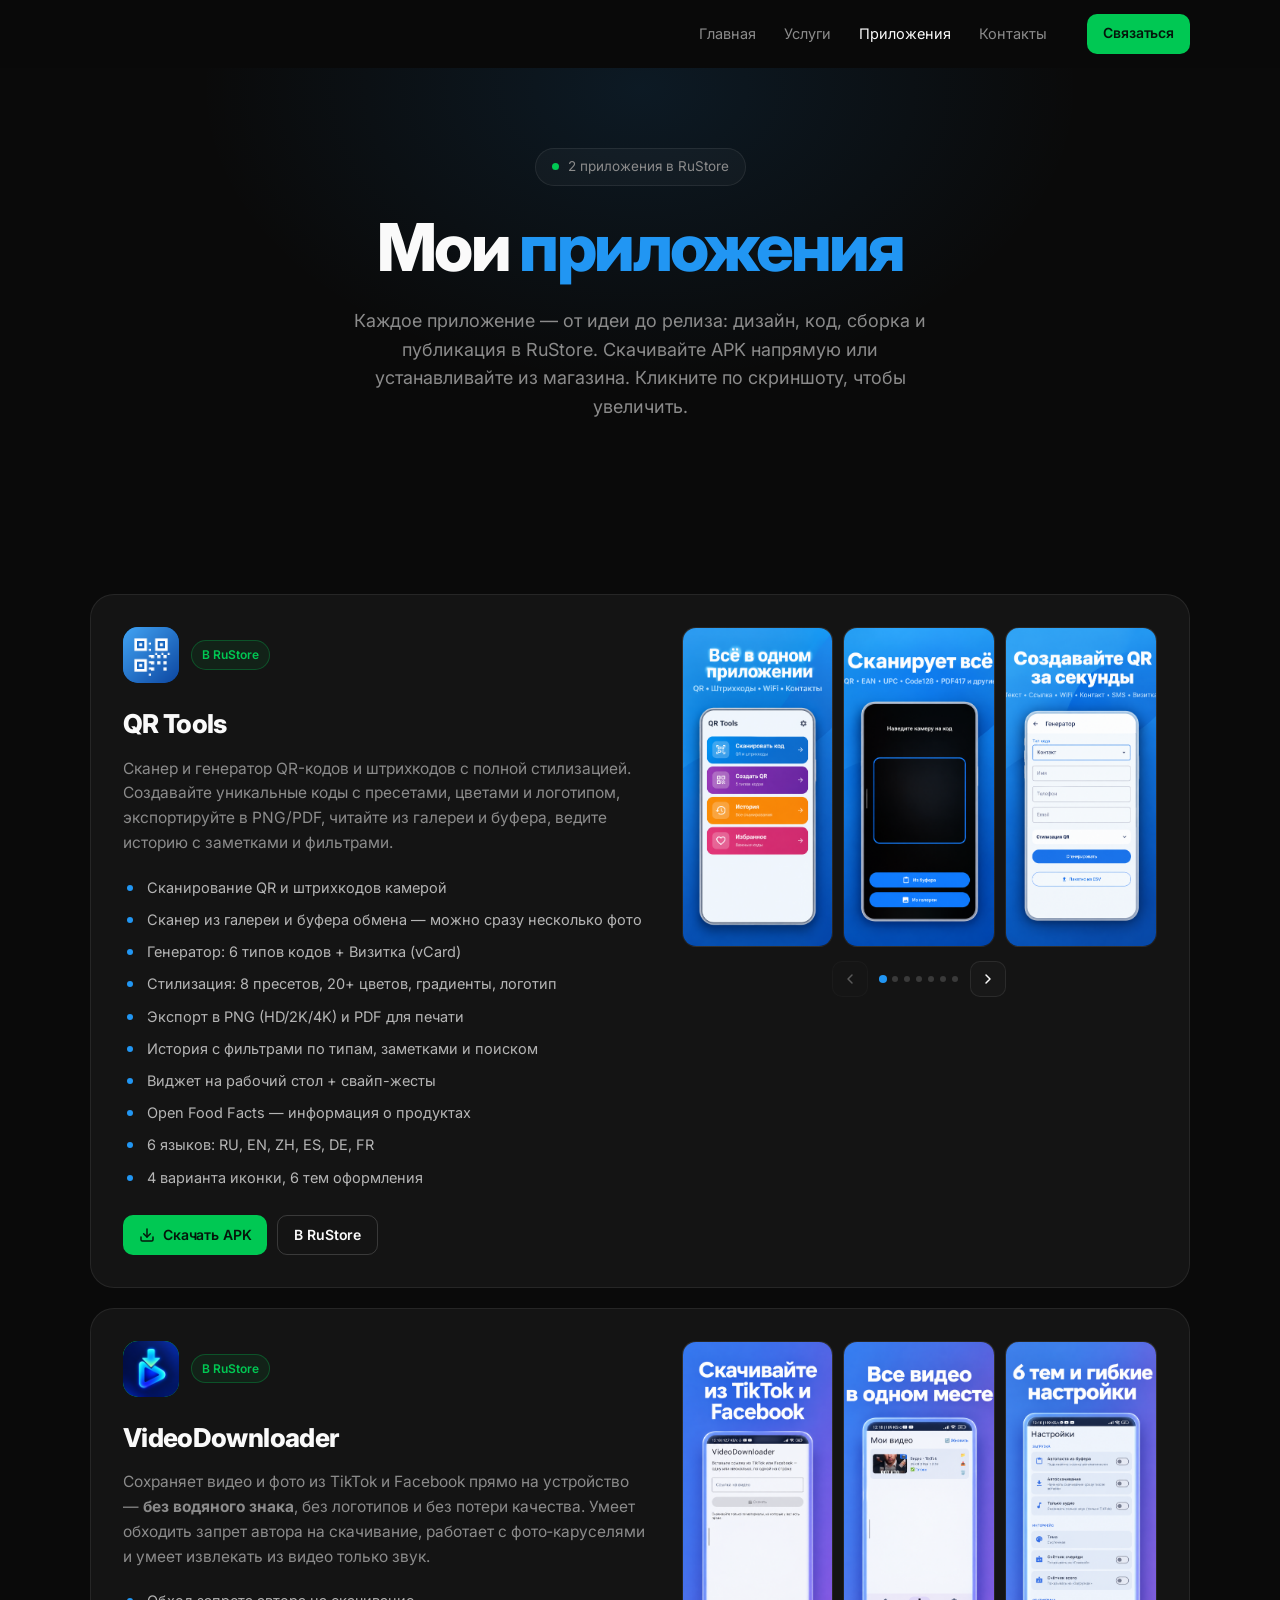
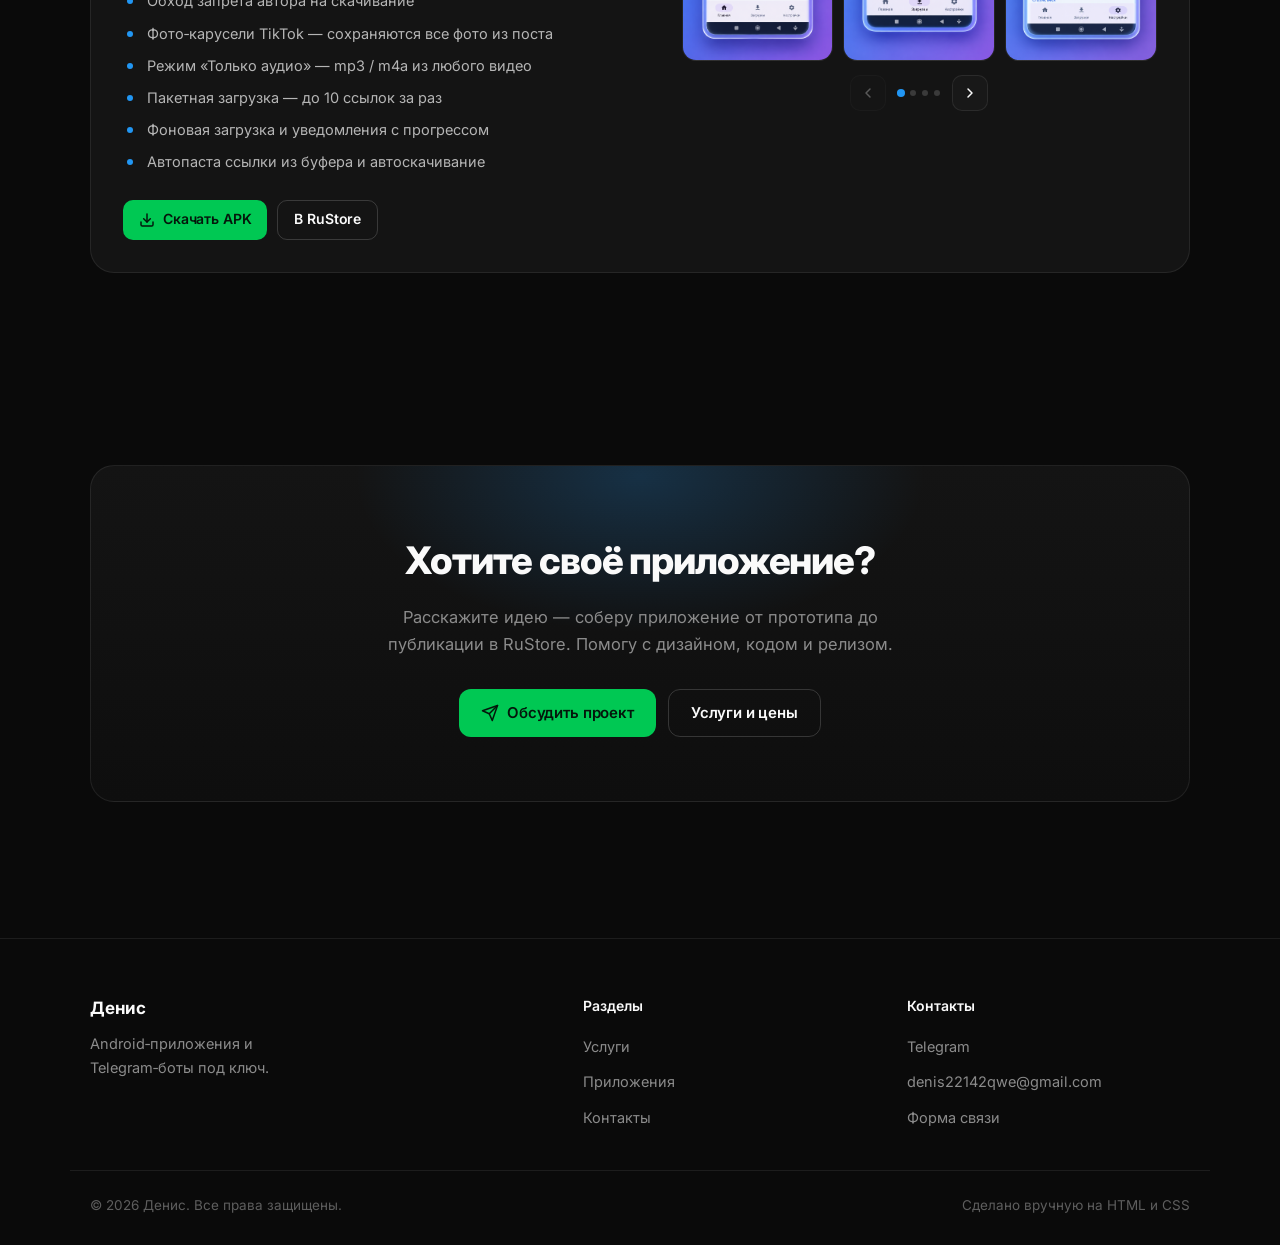
==== commit 3b2e31e6: "Update apps.html" ====
--- a/apps.html
+++ b/apps.html
@@ -82,16 +82,20 @@
             <h2 class="showcase-item__title">QR Tools</h2>
 
             <p class="showcase-item__text">
-              Сканер и генератор QR‑кодов и штрихкодов в одном приложении.
-              Быстрое распознавание, история сканирований, тёмная тема
-              и аккуратный интерфейс на Jetpack Compose.
+              Сканер и генератор QR-кодов и штрихкодов с полной стилизацией. Создавайте уникальные коды с пресетами, цветами и логотипом, экспортируйте в PNG/PDF, читайте из галереи и буфера, ведите историю с заметками и фильтрами.
             </p>
 
             <ul class="feature-list">
-              <li>Сканирование QR и штрихкодов камерой</li>
-              <li>Генерация кодов из ссылок, текста и контактов</li>
-              <li>История сканирований с поиском</li>
-              <li>Тёмная и светлая темы, поддержка планшетов</li>
+              <li> Сканирование QR и штрихкодов камерой</li>
+              <li> Сканер из галереи и буфера обмена — можно сразу несколько фото</li>
+              <li> Генератор: 6 типов кодов + Визитка (vCard)</li>
+              <li> Стилизация: 8 пресетов, 20+ цветов, градиенты, логотип</li>
+              <li> Экспорт в PNG (HD/2K/4K) и PDF для печати</li>
+              <li> История с фильтрами по типам, заметками и поиском</li>
+              <li> Виджет на рабочий стол + свайп-жесты</li>
+              <li> Open Food Facts — информация о продуктах</li>
+              <li> 6 языков: RU, EN, ZH, ES, DE, FR</li>
+              <li> 4 варианта иконки, 6 тем оформления</li>
             </ul>
 
             <div class="showcase-item__actions">
@@ -100,7 +104,7 @@
                 Скачать APK
               </a>
               <!-- TODO: подставь ссылку на RuStore -->
-              <a href="#" target="_blank" rel="noopener" class="btn btn--ghost btn--sm">
+              <a href="https://www.rustore.ru/catalog/app/com.luciferdennica.qrtools" target="_blank" rel="noopener" class="btn btn--ghost btn--sm">
                 В RuStore
               </a>
             </div>
@@ -334,7 +338,18 @@
   <button class="lightbox__close" type="button" data-lightbox-close aria-label="Закрыть">
     <svg width="20" height="20" viewBox="0 0 24 24" fill="none" stroke="currentColor" stroke-width="2" stroke-linecap="round" stroke-linejoin="round"><path d="M18 6 6 18"/><path d="m6 6 12 12"/></svg>
   </button>
+
+  <button class="lightbox__arrow lightbox__arrow--prev" type="button" data-lightbox-prev aria-label="Предыдущий скриншот">
+    <svg viewBox="0 0 24 24" fill="none" stroke="currentColor" stroke-width="2.2" stroke-linecap="round" stroke-linejoin="round"><path d="m15 18-6-6 6-6"/></svg>
+  </button>
+
   <img class="lightbox__img" src="" alt="">
+
+  <button class="lightbox__arrow lightbox__arrow--next" type="button" data-lightbox-next aria-label="Следующий скриншот">
+    <svg viewBox="0 0 24 24" fill="none" stroke="currentColor" stroke-width="2.2" stroke-linecap="round" stroke-linejoin="round"><path d="m9 18 6-6-6-6"/></svg>
+  </button>
+
+  <div class="lightbox__counter" data-lightbox-counter></div>
 </div>
 
 <script src="assets/js/main.js"></script>
--- a/assets/css/style.css
+++ b/assets/css/style.css
@@ -1549,4 +1549,64 @@
 .service-block,
 .showcase-item{
   scroll-margin-top: 88px;
-}+}
+
+/* ============================================================
+   ЛАЙТБОКС — навигация между скриншотами
+   ============================================================ */
+.lightbox__arrow{
+  position:absolute;
+  top:50%;
+  transform:translateY(-50%);
+  width:52px;height:52px;
+  border-radius:14px;
+  display:grid;place-items:center;
+  background:rgba(255,255,255,.08);
+  color:#fff;
+  border:1px solid rgba(255,255,255,.12);
+  cursor:pointer;
+  z-index:2;
+  transition:background .2s var(--ease),transform .2s var(--ease),opacity .2s var(--ease);
+}
+.lightbox__arrow svg{width:22px;height:22px}
+.lightbox__arrow:hover{
+  background:rgba(255,255,255,.18);
+}
+.lightbox__arrow:active{
+  transform:translateY(-50%) scale(.94);
+}
+.lightbox__arrow--prev{left:24px}
+.lightbox__arrow--next{right:24px}
+
+.lightbox__arrow[disabled]{
+  opacity:.25;
+  cursor:default;
+  pointer-events:none;
+}
+
+.lightbox__counter{
+  position:absolute;
+  left:50%;
+  bottom:24px;
+  transform:translateX(-50%);
+  padding:6px 14px;
+  border-radius:100px;
+  font-size:13px;
+  font-weight:600;
+  color:#B5B5B5;
+  background:rgba(255,255,255,.06);
+  border:1px solid rgba(255,255,255,.1);
+  letter-spacing:.02em;
+  z-index:2;
+  pointer-events:none;
+}
+
+@media (max-width:560px){
+  .lightbox__arrow{
+    width:44px;height:44px;
+    border-radius:12px;
+  }
+  .lightbox__arrow--prev{left:10px}
+  .lightbox__arrow--next{right:10px}
+  .lightbox__counter{bottom:14px}
+}
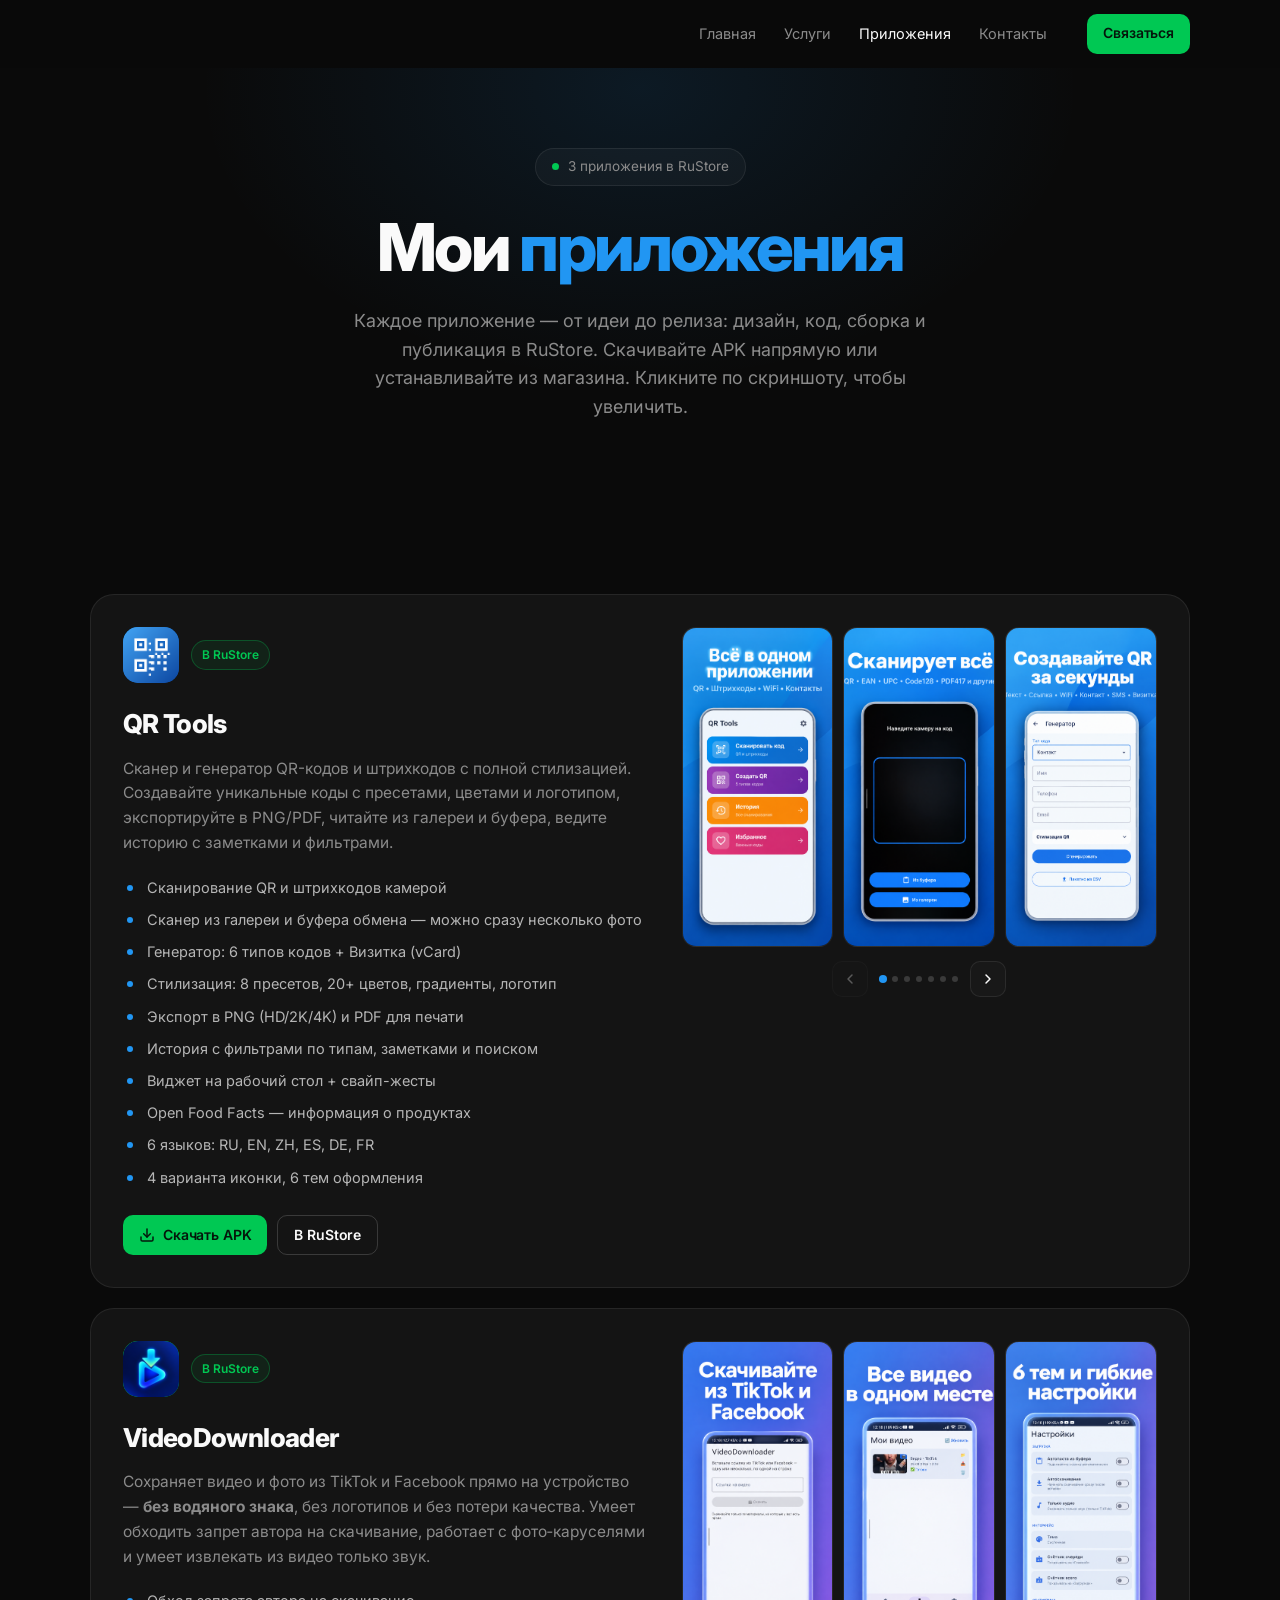
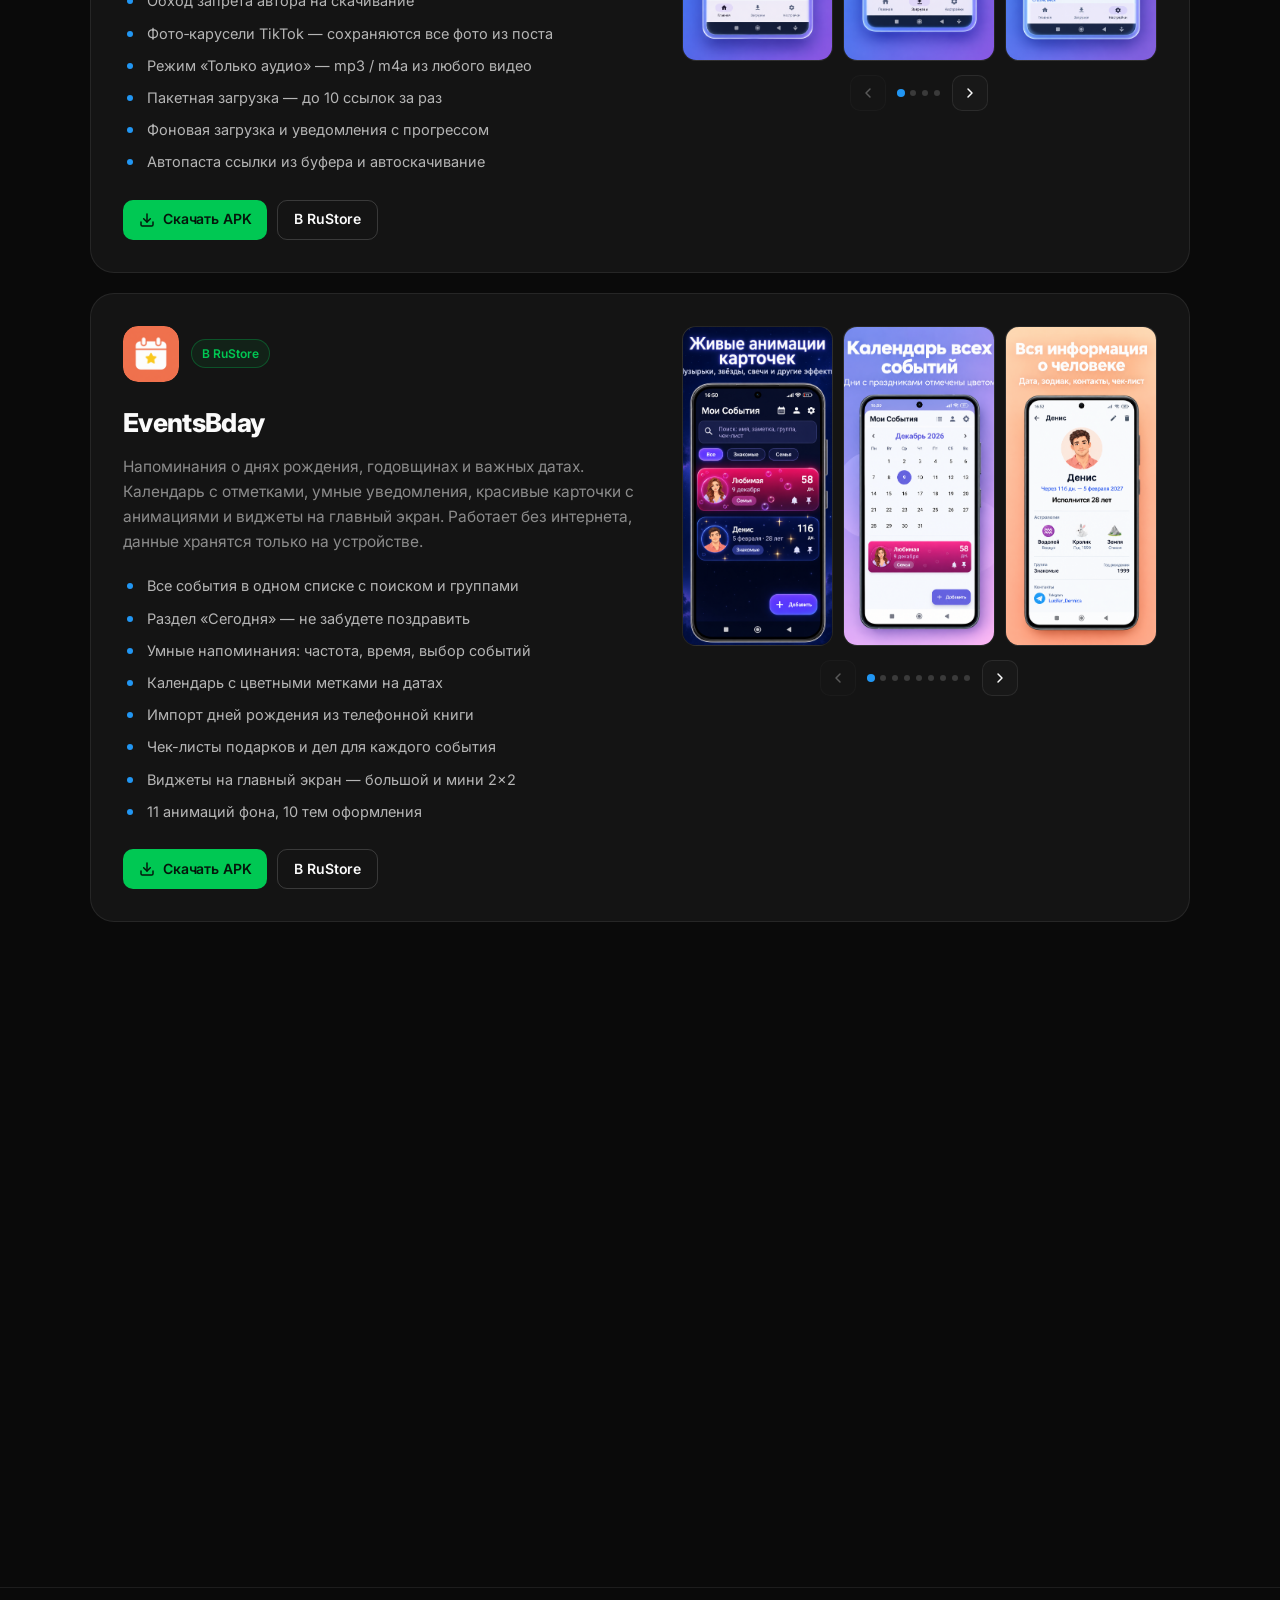
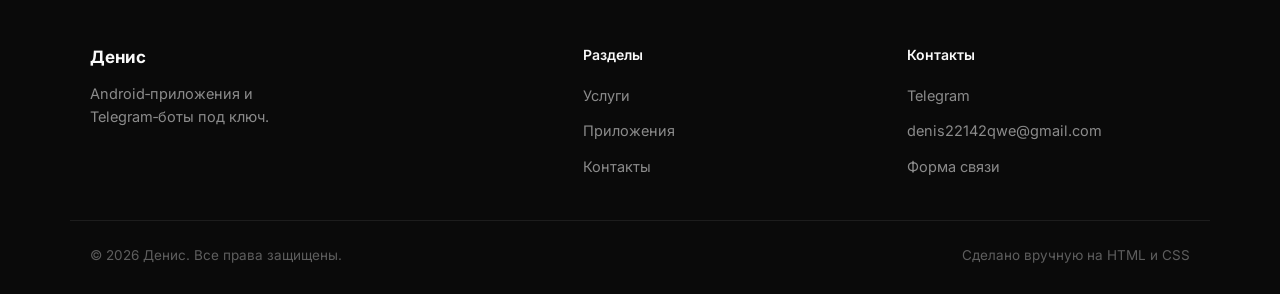
==== commit cffc7c86: "Update apps.html" ====
--- a/apps.html
+++ b/apps.html
@@ -5,8 +5,8 @@
 <meta name="viewport" content="width=device-width, initial-scale=1">
 <meta name="theme-color" content="#0A0A0A">
 <title>Приложения — Денис</title>
-<meta name="description" content="Каталог Android-приложений: QR Tools, VideoDownloader и другие. Скачать APK бесплатно или установить из RuStore. Описание, скриншоты и возможности.">
-<meta name="keywords" content="скачать apk, qr tools, video downloader, приложения rustore, android приложения">
+<meta name="description" content="Каталог Android-приложений: QR Tools, VideoDownloader, EventsBday. Скачать APK бесплатно или установить из RuStore. Описание, скриншоты и возможности.">
+<meta name="keywords" content="скачать apk, qr tools, video downloader, eventsbday, дни рождения приложение, приложения rustore, android приложения">
 
 <link rel="preconnect" href="https://fonts.googleapis.com">
 <link rel="preconnect" href="https://fonts.gstatic.com" crossorigin>
@@ -47,7 +47,7 @@
 
       <div class="hero__badge reveal">
         <span class="dot"></span>
-        2 приложения в RuStore
+        3 приложения в RuStore
       </div>
 
       <h1 class="hero__title reveal" style="transition-delay:.06s">
@@ -86,16 +86,16 @@
             </p>
 
             <ul class="feature-list">
-              <li> Сканирование QR и штрихкодов камерой</li>
-              <li> Сканер из галереи и буфера обмена — можно сразу несколько фото</li>
-              <li> Генератор: 6 типов кодов + Визитка (vCard)</li>
-              <li> Стилизация: 8 пресетов, 20+ цветов, градиенты, логотип</li>
-              <li> Экспорт в PNG (HD/2K/4K) и PDF для печати</li>
-              <li> История с фильтрами по типам, заметками и поиском</li>
-              <li> Виджет на рабочий стол + свайп-жесты</li>
-              <li> Open Food Facts — информация о продуктах</li>
-              <li> 6 языков: RU, EN, ZH, ES, DE, FR</li>
-              <li> 4 варианта иконки, 6 тем оформления</li>
+              <li>Сканирование QR и штрихкодов камерой</li>
+              <li>Сканер из галереи и буфера обмена — можно сразу несколько фото</li>
+              <li>Генератор: 6 типов кодов + Визитка (vCard)</li>
+              <li>Стилизация: 8 пресетов, 20+ цветов, градиенты, логотип</li>
+              <li>Экспорт в PNG (HD/2K/4K) и PDF для печати</li>
+              <li>История с фильтрами по типам, заметками и поиском</li>
+              <li>Виджет на рабочий стол + свайп-жесты</li>
+              <li>Open Food Facts — информация о продуктах</li>
+              <li>6 языков: RU, EN, ZH, ES, DE, FR</li>
+              <li>4 варианта иконки, 6 тем оформления</li>
             </ul>
 
             <div class="showcase-item__actions">
@@ -103,7 +103,6 @@
                 <svg width="16" height="16" viewBox="0 0 24 24" fill="none" stroke="currentColor" stroke-width="2.2" stroke-linecap="round" stroke-linejoin="round"><path d="M21 15v4a2 2 0 0 1-2 2H5a2 2 0 0 1-2-2v-4"/><path d="M7 10l5 5 5-5"/><path d="M12 15V3"/></svg>
                 Скачать APK
               </a>
-              <!-- TODO: подставь ссылку на RuStore -->
               <a href="https://www.rustore.ru/catalog/app/com.luciferdennica.qrtools" target="_blank" rel="noopener" class="btn btn--ghost btn--sm">
                 В RuStore
               </a>
@@ -200,6 +199,92 @@
               </button>
               <button class="shot" type="button" data-lightbox="assets/img/apps/video-downloader/4.png" aria-label="Увеличить скриншот 4">
                 <img src="assets/img/apps/video-downloader/4.png" alt="VideoDownloader — экран 4">
+              </button>
+            </div>
+            <div class="shots__nav">
+              <button class="shots__arrow" type="button" data-shots-prev aria-label="Предыдущий скриншот">
+                <svg viewBox="0 0 24 24" fill="none" stroke="currentColor" stroke-width="2.2" stroke-linecap="round" stroke-linejoin="round"><path d="m15 18-6-6 6-6"/></svg>
+              </button>
+              <div class="shots__dots" data-shots-dots></div>
+              <button class="shots__arrow" type="button" data-shots-next aria-label="Следующий скриншот">
+                <svg viewBox="0 0 24 24" fill="none" stroke="currentColor" stroke-width="2.2" stroke-linecap="round" stroke-linejoin="round"><path d="m9 18 6-6-6-6"/></svg>
+              </button>
+            </div>
+          </div>
+
+        </article>
+
+        <!-- ============ EVENTSBDAY ============ -->
+        <article class="showcase-item reveal" id="eventsbday" style="transition-delay:.16s">
+
+          <div class="showcase-item__info">
+            <div class="showcase-item__head">
+              <div class="app-icon app-icon--bd">
+                <img src="assets/img/apps/EventsBday/0.png" alt="EventsBday">
+              </div>
+              <span class="badge badge--green">В RuStore</span>
+            </div>
+
+            <h2 class="showcase-item__title">EventsBday</h2>
+
+            <p class="showcase-item__text">
+              Напоминания о днях рождения, годовщинах и важных датах.
+              Календарь с отметками, умные уведомления, красивые карточки
+              с анимациями и виджеты на главный экран. Работает без интернета,
+              данные хранятся только на устройстве.
+            </p>
+
+            <ul class="feature-list">
+              <li>Все события в одном списке с поиском и группами</li>
+              <li>Раздел «Сегодня» — не забудете поздравить</li>
+              <li>Умные напоминания: частота, время, выбор событий</li>
+              <li>Календарь с цветными метками на датах</li>
+              <li>Импорт дней рождения из телефонной книги</li>
+              <li>Чек-листы подарков и дел для каждого события</li>
+              <li>Виджеты на главный экран — большой и мини 2×2</li>
+              <li>11 анимаций фона, 10 тем оформления</li>
+            </ul>
+
+            <div class="showcase-item__actions">
+              <a href="apk/EventsBday.apk" class="btn btn--primary btn--sm" download>
+                <svg width="16" height="16" viewBox="0 0 24 24" fill="none" stroke="currentColor" stroke-width="2.2" stroke-linecap="round" stroke-linejoin="round"><path d="M21 15v4a2 2 0 0 1-2 2H5a2 2 0 0 1-2-2v-4"/><path d="M7 10l5 5 5-5"/><path d="M12 15V3"/></svg>
+                Скачать APK
+              </a>
+              <!-- TODO: подставь ссылку на RuStore -->
+              <a href="#" target="_blank" rel="noopener" class="btn btn--ghost btn--sm">
+                В RuStore
+              </a>
+            </div>
+          </div>
+
+          <div class="shots" data-shots>
+            <div class="shots__viewport" data-shots-viewport>
+              <button class="shot" type="button" data-lightbox="assets/img/apps/EventsBday/1.png" aria-label="Увеличить скриншот 1">
+                <img src="assets/img/apps/EventsBday/1.png" alt="EventsBday — экран 1">
+              </button>
+              <button class="shot" type="button" data-lightbox="assets/img/apps/EventsBday/2.png" aria-label="Увеличить скриншот 2">
+                <img src="assets/img/apps/EventsBday/2.png" alt="EventsBday — экран 2">
+              </button>
+              <button class="shot" type="button" data-lightbox="assets/img/apps/EventsBday/3.png" aria-label="Увеличить скриншот 3">
+                <img src="assets/img/apps/EventsBday/3.png" alt="EventsBday — экран 3">
+              </button>
+              <button class="shot" type="button" data-lightbox="assets/img/apps/EventsBday/4.png" aria-label="Увеличить скриншот 4">
+                <img src="assets/img/apps/EventsBday/4.png" alt="EventsBday — экран 4">
+              </button>
+              <button class="shot" type="button" data-lightbox="assets/img/apps/EventsBday/5.png" aria-label="Увеличить скриншот 5">
+                <img src="assets/img/apps/EventsBday/5.png" alt="EventsBday — экран 5">
+              </button>
+              <button class="shot" type="button" data-lightbox="assets/img/apps/EventsBday/6.png" aria-label="Увеличить скриншот 6">
+                <img src="assets/img/apps/EventsBday/6.png" alt="EventsBday — экран 6">
+              </button>
+              <button class="shot" type="button" data-lightbox="assets/img/apps/EventsBday/7.png" aria-label="Увеличить скриншот 7">
+                <img src="assets/img/apps/EventsBday/7.png" alt="EventsBday — экран 7">
+              </button>
+              <button class="shot" type="button" data-lightbox="assets/img/apps/EventsBday/8.png" aria-label="Увеличить скриншот 8">
+                <img src="assets/img/apps/EventsBday/8.png" alt="EventsBday — экран 8">
+              </button>
+              <button class="shot" type="button" data-lightbox="assets/img/apps/EventsBday/9.png" aria-label="Увеличить скриншот 9">
+                <img src="assets/img/apps/EventsBday/9.png" alt="EventsBday — экран 9">
               </button>
             </div>
             <div class="shots__nav">
